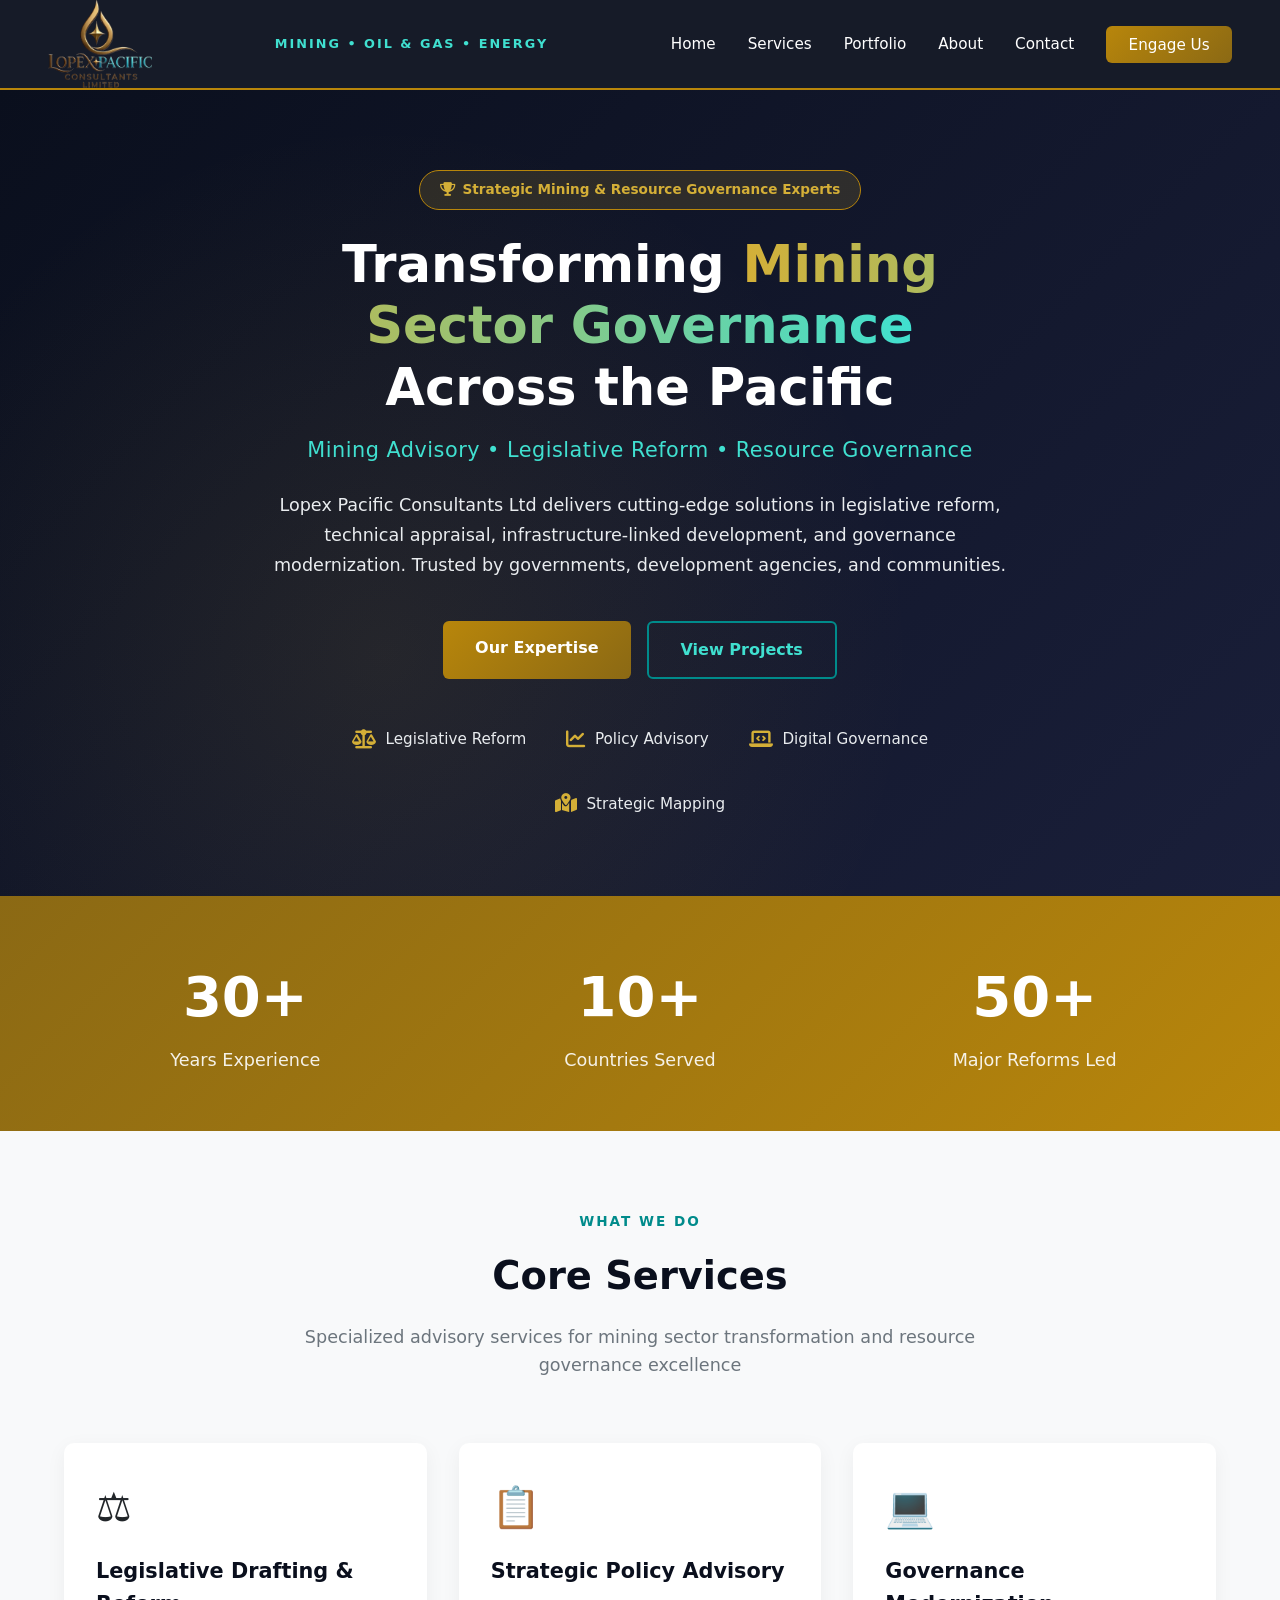
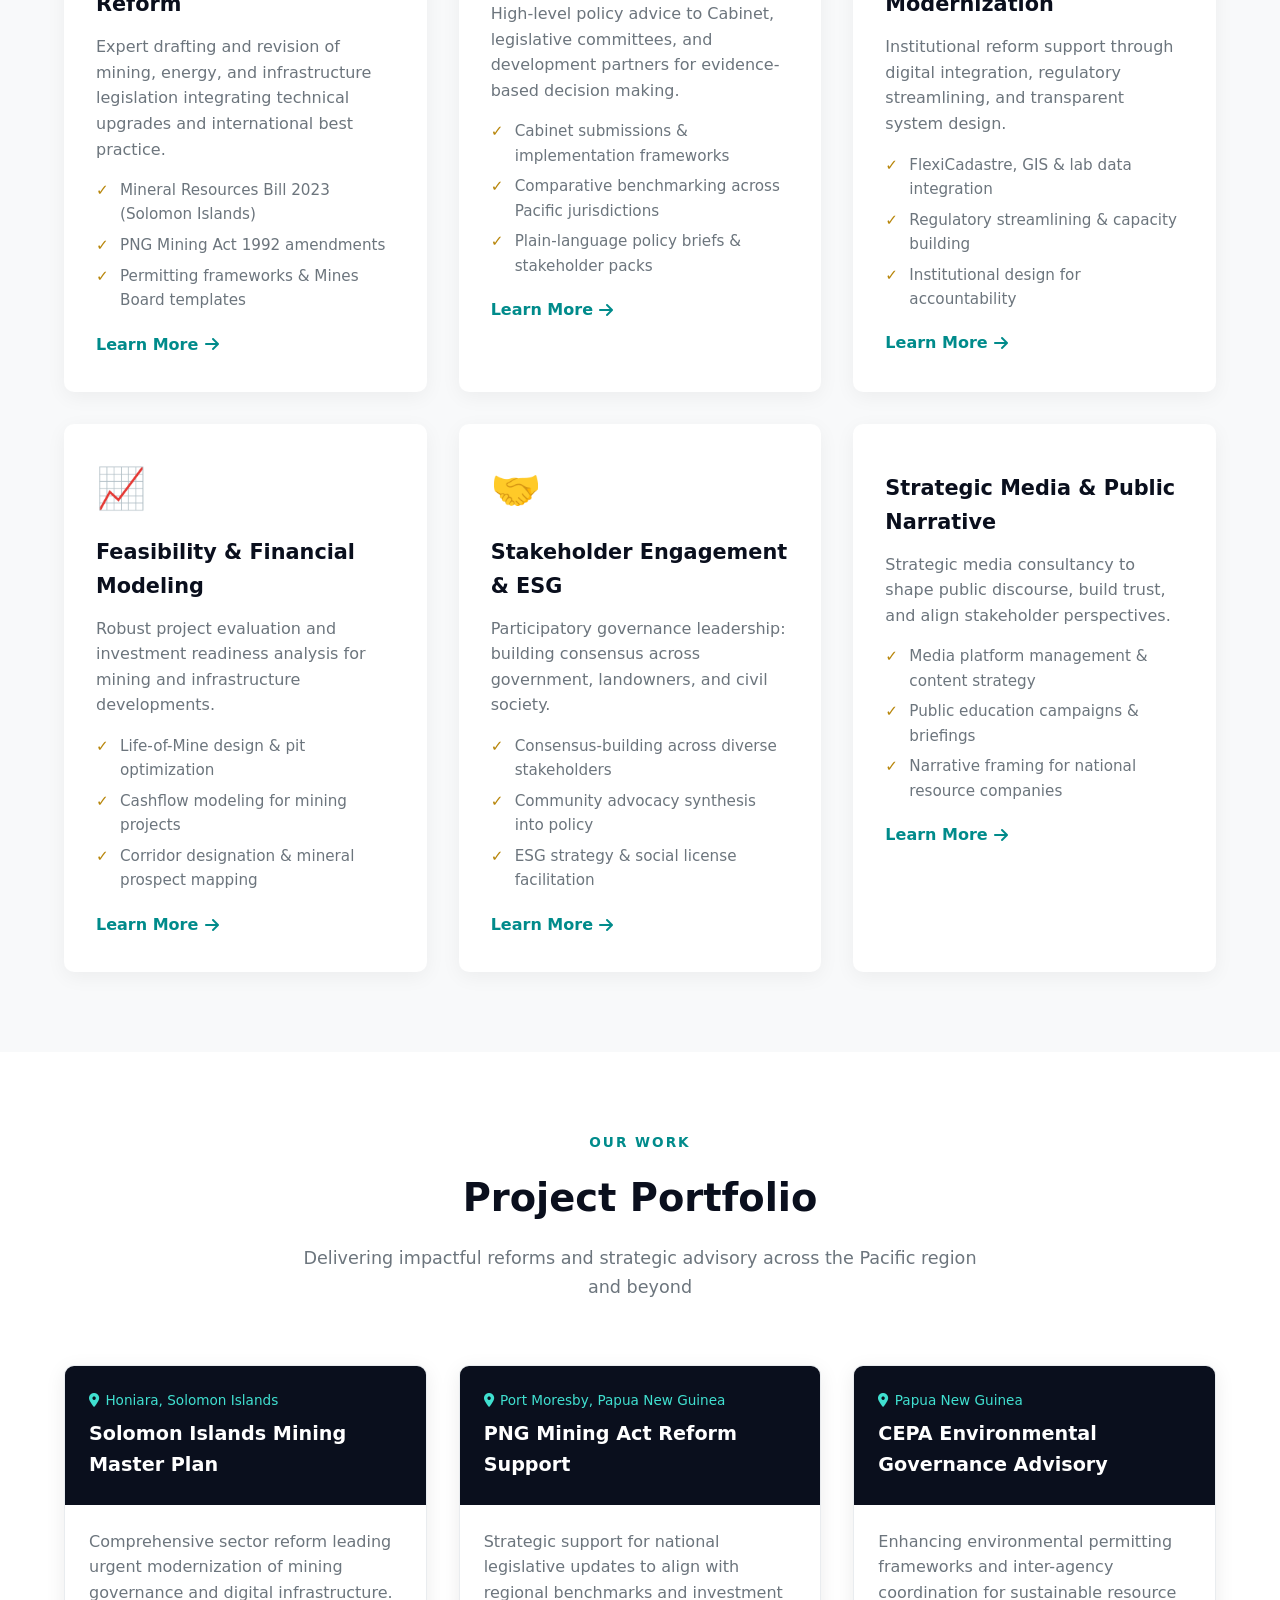
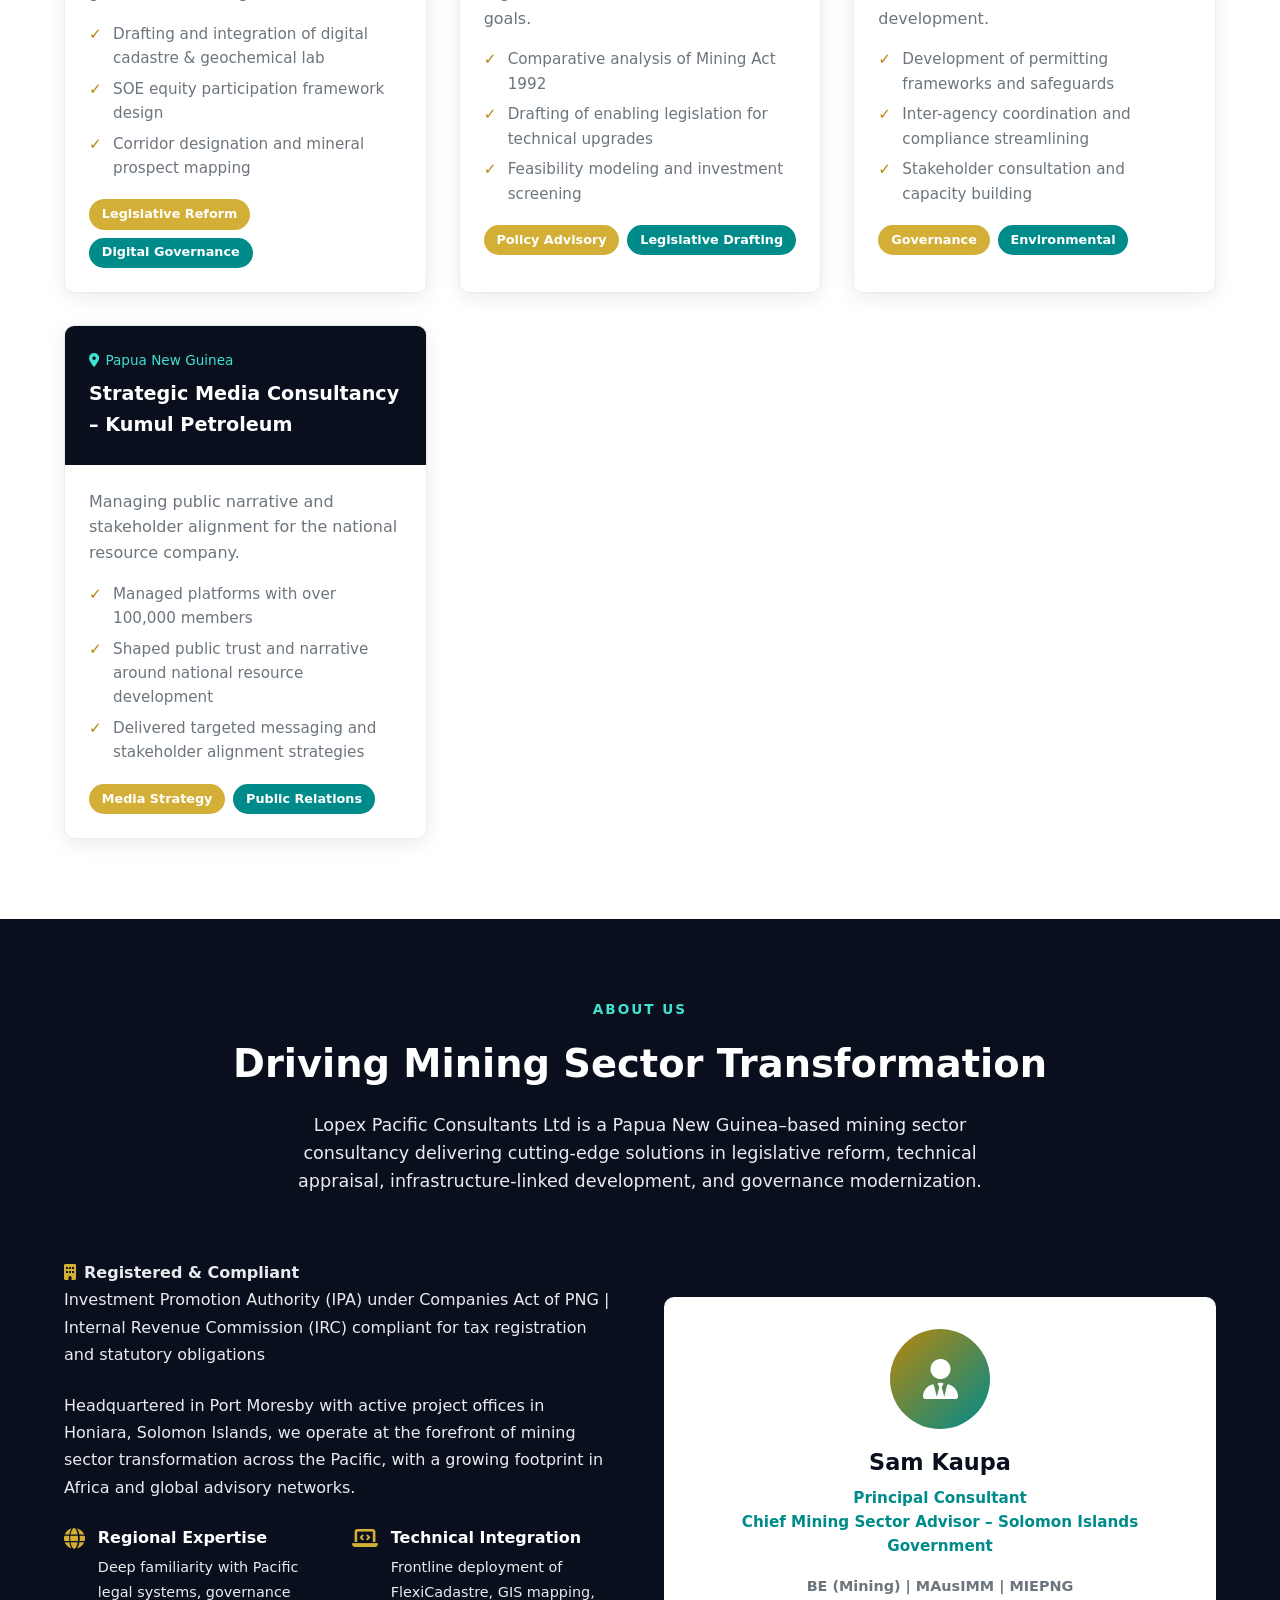
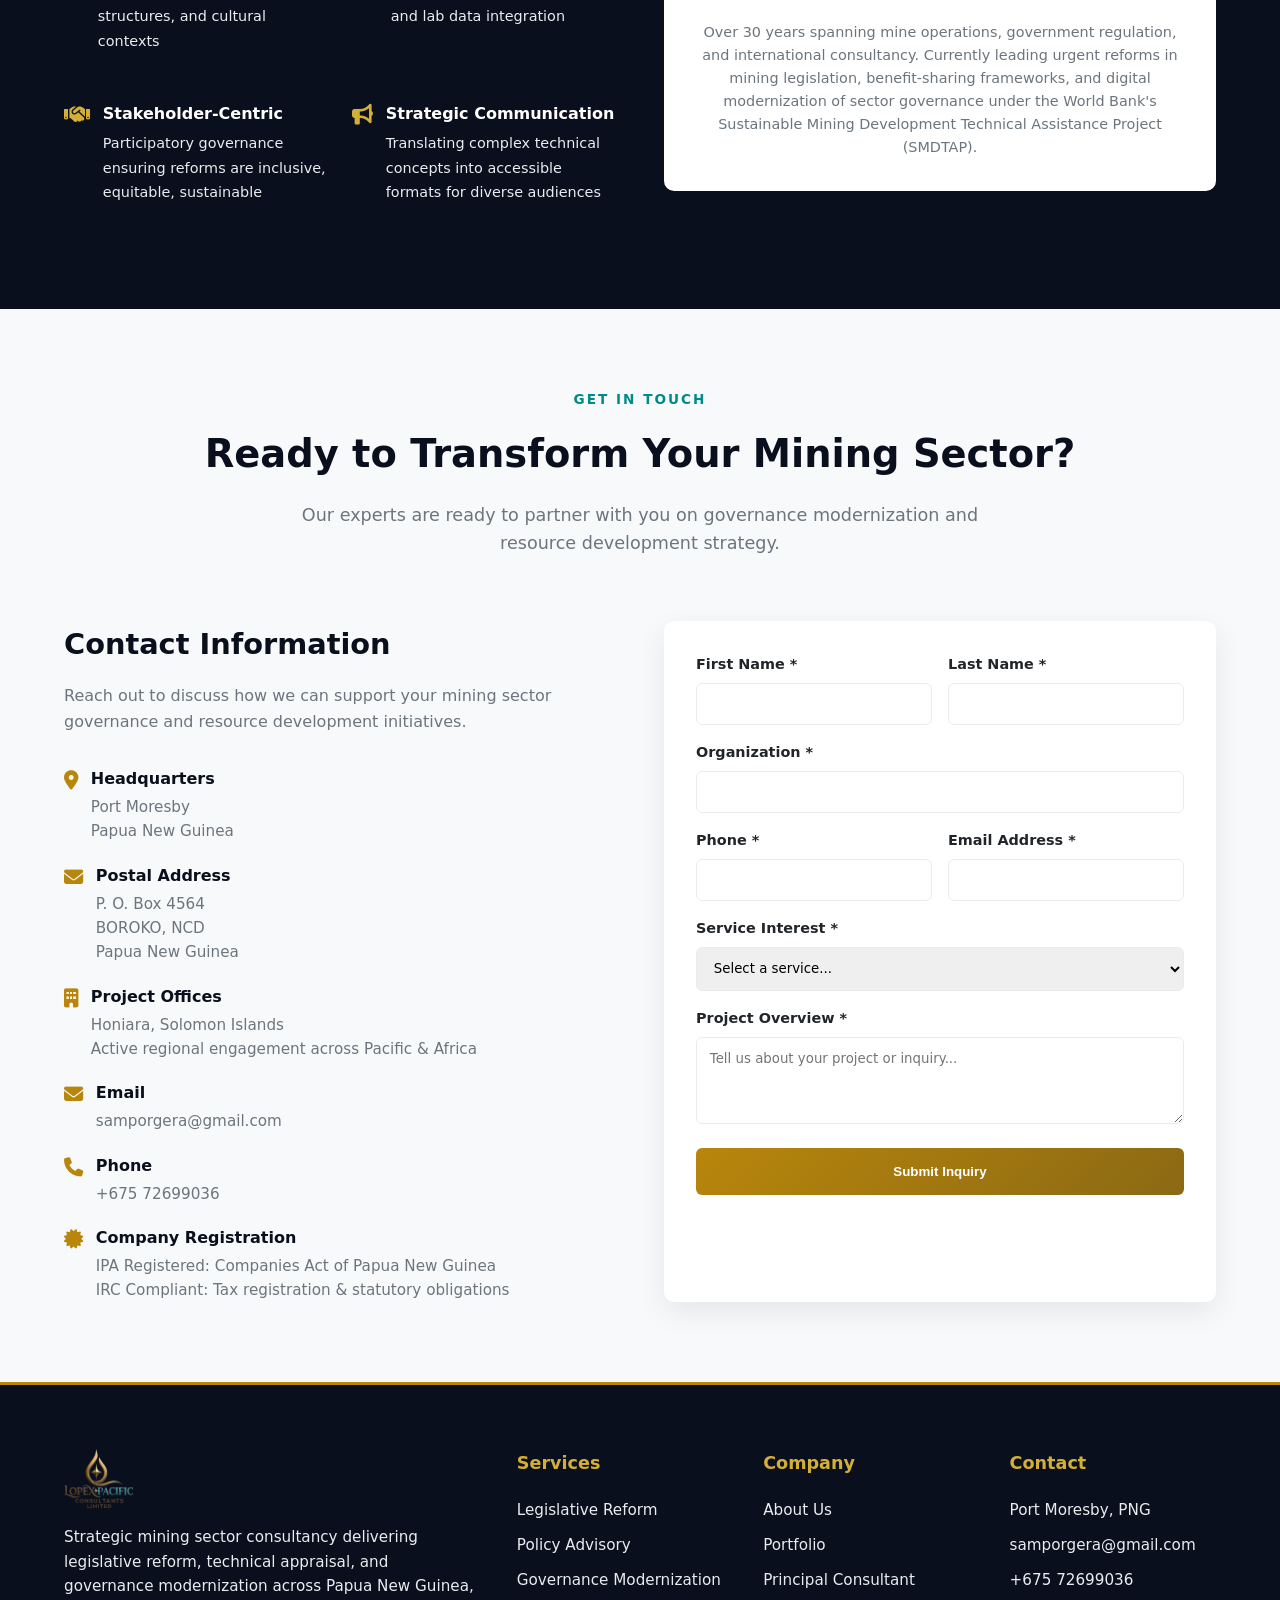
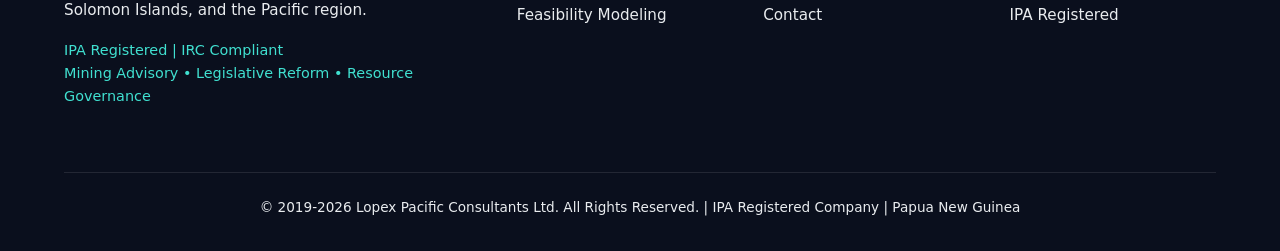
==== home.html @ 88a54c5c "First commit of my website" ====
<!DOCTYPE html>
<html lang="en">
<head>
    <meta charset="UTF-8">
    <meta name="viewport" content="width=device-width, initial-scale=1.0">
    <title>Lopex Pacific Consultants Ltd | Strategic Mining Advisory & Resource Governance</title>
    <link rel="stylesheet" href="https://cdnjs.cloudflare.com/ajax/libs/font-awesome/6.4.0/css/all.min.css">
    <style>
        :root {
            --gold-primary: #B8860B;
            --gold-light: #D4AF37;
            --gold-dark: #8B6914;
            --teal-primary: #008B8B;
            --teal-light: #40E0D0;
            --teal-dark: #006666;
            --navy-dark: #0a0f1d;
            --navy-medium: #1a1f3a;
            --white: #ffffff;
            --gray-light: #f8f9fa;
            --gray-medium: #e9ecef;
            --gray-dark: #6c757d;
            --text-dark: #212529;
        }

        * { margin: 0; padding: 0; box-sizing: border-box; }
        body {
            font-family: 'Segoe UI', system-ui, -apple-system, sans-serif;
            line-height: 1.6;
            color: var(--text-dark);
            overflow-x: hidden;
            background: var(--white);
            padding-top: 90px; /* Pushes content below fixed nav without gaps */
        }
        img { max-width: 100%; height: auto; display: block; }
        a { text-decoration: none; color: inherit; transition: 0.3s ease; }
        ul { list-style: none; }
        section { padding: 5rem 0; }
        .container { max-width: 1200px; margin: 0 auto; padding: 0 1.5rem; }

        /* Loading Screen */
        .loading-screen { position: fixed; inset: 0; background: var(--navy-dark); display: flex; flex-direction: column; justify-content: center; align-items: center; z-index: 9999; transition: opacity 0.5s ease; }
        .loading-screen.hidden { opacity: 0; pointer-events: none; }
        .loading-icon { font-size: 4rem; color: var(--gold-light); animation: pulse 1.5s infinite; }
        @keyframes pulse { 0%,100% { transform: scale(1); } 50% { transform: scale(1.1); } }
        .loading-text { color: var(--gray-medium); margin-top: 1rem; font-weight: 500; letter-spacing: 1px; }

        /* Navigation - FIXED & RESTRUCTURED */
        #navbar {
            position: fixed;
            top: 0;
            left: 0;
            width: 100%;
            height: 90px;
            background: rgba(10, 15, 29, 0.95);
            backdrop-filter: blur(10px);
            border-bottom: 2px solid var(--gold-primary);
            z-index: 1000;
            display: flex;
            align-items: center;
            justify-content: space-between;
            padding: 0 3rem;
            transition: all 0.3s ease;
        }

        #navbar.scrolled {
            height: 110px;
            padding: 0 2rem;
            box-shadow: 0 4px 20px rgba(0,0,0,0.3);
        }

        .nav-logo {
            height: 90px; /* ADJUST THIS to resize logo freely */
            width: auto;
            object-fit: contain;
        }

        .nav-tagline {
            color: var(--teal-light);
            font-size: 0.8rem;
            font-weight: 700;
            letter-spacing: 2px;
            text-transform: uppercase;
            white-space: nowrap;
            padding: 0.4rem 0.8rem;
            /* background: rgba(0, 139, 139, 0.1); */
           /* border: 1px solid rgba(0, 139, 139, 0.3); */
            border-radius: 4px;
        }

        .nav-links-wrapper {
            display: flex;
            align-items: center;
            gap: 1.5rem;
        }

        .nav-links {
            display: flex;
            list-style: none;
            gap: 2rem;
            align-items: center;
        }

        .nav-links a {
            color: var(--white);
            font-weight: 500;
            font-size: 0.95rem;
            position: relative;
        }

        .nav-links a::after {
            content: '';
            position: absolute;
            bottom: -5px;
            left: 0;
            width: 0;
            height: 2px;
            background: var(--gold-light);
            transition: 0.3s;
        }

        .nav-links a:hover { color: var(--gold-light); }
        .nav-links a:hover::after { width: 100%; }

        .cta-btn {
            background: linear-gradient(135deg, var(--gold-primary), var(--gold-dark));
            color: var(--white) !important;
            padding: 0.6rem 1.4rem;
            border-radius: 6px;
            font-weight: 600;
        }
        .cta-btn::after { display: none; }
        .cta-btn:hover { transform: translateY(-2px); box-shadow: 0 5px 15px rgba(184,134,11,0.4); }

        .mobile-toggle { display: none; color: var(--gold-light); font-size: 1.5rem; cursor: pointer; }

        /* Hero Section - GAP FIXED */
        .hero {
            background: linear-gradient(135deg, var(--navy-dark) 0%, var(--navy-medium) 100%);
            min-height: 85vh;
            display: flex;
            align-items: center;
            text-align: center;
            position: relative;
            overflow: hidden;
        }
        .hero::before { content: ''; position: absolute; inset: 0; background: radial-gradient(circle at 30% 70%, rgba(212,175,55,0.1) 0%, transparent 50%); }
        .hero-content { position: relative; z-index: 2; max-width: 800px; margin: 0 auto; }
        .hero-badge { display: inline-flex; align-items: center; gap: 0.5rem; background: rgba(212,175,55,0.15); border: 1px solid var(--gold-primary); color: var(--gold-light); padding: 0.5rem 1.2rem; border-radius: 50px; font-size: 0.85rem; font-weight: 600; margin-bottom: 1.5rem; }
        .hero h1 { color: var(--white); font-size: 3.2rem; font-weight: 700; line-height: 1.2; margin-bottom: 1rem; }
        .hero h1 span { background: linear-gradient(90deg, var(--gold-light), var(--teal-light)); -webkit-background-clip: text; -webkit-text-fill-color: transparent; }
        .hero-subtitle { color: var(--teal-light); font-size: 1.3rem; font-weight: 400; margin-bottom: 1.5rem; letter-spacing: 0.5px; }
        .hero-desc { color: var(--gray-medium); font-size: 1.1rem; line-height: 1.7; margin-bottom: 2.5rem; }
        .hero-btns { display: flex; gap: 1rem; justify-content: center; margin-bottom: 3rem; flex-wrap: wrap; }
        .btn { padding: 0.9rem 2rem; border-radius: 6px; font-weight: 600; cursor: pointer; transition: 0.3s; display: inline-block; }
        .btn-primary { background: linear-gradient(135deg, var(--gold-primary), var(--gold-dark)); color: var(--white); border: none; }
        .btn-primary:hover { transform: translateY(-3px); box-shadow: 0 10px 25px rgba(184,134,11,0.3); }
        .btn-secondary { background: transparent; color: var(--teal-light); border: 2px solid var(--teal-primary); }
        .btn-secondary:hover { background: var(--teal-primary); color: var(--white); transform: translateY(-3px); }
        .hero-features { display: flex; justify-content: center; gap: 2.5rem; flex-wrap: wrap; }
        .hero-feat { display: flex; align-items: center; gap: 0.6rem; color: var(--gray-medium); font-size: 0.95rem; }
        .hero-feat i { color: var(--gold-light); font-size: 1.2rem; }

        /* Stats */
        .stats { background: linear-gradient(135deg, var(--gold-dark), var(--gold-primary)); color: var(--white); padding: 3.5rem 0; }
        .stats-grid { display: grid; grid-template-columns: repeat(3, 1fr); text-align: center; gap: 2rem; }
        .stat-item h3 { font-size: 3.5rem; font-weight: 700; margin-bottom: 0.3rem; }
        .stat-item p { font-size: 1.1rem; opacity: 0.9; font-weight: 500; }

        /* Section Headers */
        .section-header { text-align: center; margin-bottom: 4rem; }
        .section-tag { color: var(--teal-primary); font-weight: 600; font-size: 0.85rem; text-transform: uppercase; letter-spacing: 2px; display: block; margin-bottom: 0.8rem; }
        .section-title { font-size: 2.4rem; font-weight: 700; color: var(--navy-dark); margin-bottom: 1rem; }
        .section-subtitle { color: var(--gray-dark); font-size: 1.1rem; max-width: 700px; margin: 0 auto; }

        /* Services */
        .services { background: var(--gray-light); }
        .services-grid { display: grid; grid-template-columns: repeat(auto-fit, minmax(320px, 1fr)); gap: 2rem; }
        .service-card { background: var(--white); padding: 2rem; border-radius: 10px; box-shadow: 0 5px 20px rgba(0,0,0,0.05); transition: 0.3s; border-bottom: 3px solid transparent; position: relative; overflow: hidden; }
        .service-card:hover { transform: translateY(-8px); box-shadow: 0 15px 30px rgba(0,0,0,0.1); border-bottom-color: var(--gold-primary); }
        .service-icon { font-size: 2.5rem; margin-bottom: 1rem; }
        .service-card h3 { font-size: 1.3rem; margin-bottom: 0.8rem; color: var(--navy-dark); }
        .service-card p { color: var(--gray-dark); margin-bottom: 1rem; line-height: 1.6; }
        .service-list { margin-bottom: 1.2rem; }
        .service-list li { padding-left: 1.5rem; position: relative; margin-bottom: 0.4rem; color: var(--gray-dark); font-size: 0.95rem; }
        .service-list li::before { content: '✓'; position: absolute; left: 0; color: var(--gold-primary); font-weight: bold; }
        .service-link { color: var(--teal-primary); font-weight: 600; display: inline-flex; align-items: center; gap: 0.4rem; }
        .service-link:hover { gap: 0.8rem; color: var(--gold-primary); }

        /* Portfolio */
        .portfolio-grid { display: grid; grid-template-columns: repeat(auto-fit, minmax(300px, 1fr)); gap: 2rem; }
        .portfolio-card { background: var(--white); border-radius: 10px; overflow: hidden; box-shadow: 0 5px 20px rgba(0,0,0,0.08); border: 1px solid var(--gray-medium); transition: 0.3s; }
        .portfolio-card:hover { transform: translateY(-5px); box-shadow: 0 15px 30px rgba(0,0,0,0.12); }
        .portfolio-header { background: var(--navy-dark); color: var(--white); padding: 1.5rem; }
        .portfolio-location { display: flex; align-items: center; gap: 0.4rem; color: var(--teal-light); font-size: 0.85rem; margin-bottom: 0.5rem; }
        .portfolio-header h3 { font-size: 1.2rem; }
        .portfolio-body { padding: 1.5rem; }
        .portfolio-body p { color: var(--gray-dark); margin-bottom: 1rem; line-height: 1.6; }
        .portfolio-tags { display: flex; gap: 0.5rem; flex-wrap: wrap; }
        .tag { background: var(--gold-light); color: var(--white); padding: 0.3rem 0.8rem; border-radius: 50px; font-size: 0.8rem; font-weight: 600; }
        .tag.teal { background: var(--teal-primary); }

        /* About */
        .about { background: var(--navy-dark); color: var(--white); }
        .about .section-title { color: var(--white); }
        .about .section-subtitle { color: var(--gray-medium); }
        .about-content { display: grid; grid-template-columns: 1fr 1fr; gap: 3rem; align-items: center; }
        .about-text p { color: var(--gray-medium); line-height: 1.7; margin-bottom: 1.5rem; }
        .about-features { display: grid; grid-template-columns: 1fr 1fr; gap: 1.5rem; margin-top: 1.5rem; }
        .about-feat { display: flex; gap: 0.8rem; }
        .about-feat i { color: var(--gold-light); font-size: 1.3rem; margin-top: 0.2rem; }
        .about-feat h4 { font-size: 1rem; margin-bottom: 0.3rem; }
        .about-feat p { font-size: 0.9rem; color: var(--gray-medium); }
        .consultant-card { background: var(--white); padding: 2rem; border-radius: 10px; color: var(--navy-dark); text-align: center; }
        .consultant-avatar { width: 100px; height: 100px; background: linear-gradient(135deg, var(--gold-primary), var(--teal-primary)); border-radius: 50%; margin: 0 auto 1rem; display: flex; align-items: center; justify-content: center; font-size: 2.5rem; color: var(--white); }
        .consultant-card h3 { font-size: 1.4rem; margin-bottom: 0.3rem; }
        .consultant-title { color: var(--teal-primary); font-weight: 600; margin-bottom: 1rem; font-size: 0.95rem; }
        .consultant-creds { font-size: 0.9rem; line-height: 1.6; color: var(--gray-dark); }

        /* Contact */
        .contact { background: var(--gray-light); }
        .contact-grid { display: grid; grid-template-columns: 1fr 1fr; gap: 3rem; }
        .contact-info h3 { font-size: 1.8rem; margin-bottom: 1rem; color: var(--navy-dark); }
        .contact-info > p { color: var(--gray-dark); margin-bottom: 2rem; }
        .contact-details { display: grid; gap: 1.2rem; }
        .contact-item { display: flex; gap: 0.8rem; }
        .contact-item i { color: var(--gold-primary); font-size: 1.2rem; margin-top: 0.3rem; }
        .contact-item h4 { font-size: 1rem; margin-bottom: 0.2rem; color: var(--navy-dark); }
        .contact-item p, .contact-item a { color: var(--gray-dark); font-size: 0.95rem; }
        .contact-item a:hover { color: var(--teal-primary); }
        .contact-form { background: var(--white); padding: 2rem; border-radius: 10px; box-shadow: 0 10px 30px rgba(0,0,0,0.08); }
        .form-row { display: grid; grid-template-columns: 1fr 1fr; gap: 1rem; }
        .form-group { margin-bottom: 1rem; }
        .form-group label { display: block; font-weight: 600; margin-bottom: 0.4rem; font-size: 0.9rem; }
        .form-group input, .form-group select, .form-group textarea { width: 100%; padding: 0.8rem; border: 1px solid var(--gray-medium); border-radius: 6px; font-family: inherit; }
        .form-group input:focus, .form-group select:focus, .form-group textarea:focus { outline: none; border-color: var(--teal-primary); box-shadow: 0 0 0 3px rgba(0,139,139,0.1); }
        .submit-btn { width: 100%; background: linear-gradient(135deg, var(--gold-primary), var(--gold-dark)); color: var(--white); padding: 1rem; border: none; border-radius: 6px; font-weight: 600; cursor: pointer; transition: 0.3s; }
        .submit-btn:hover { transform: translateY(-2px); box-shadow: 0 8px 20px rgba(184,134,11,0.3); }

        /* Footer */
        footer { background: var(--navy-dark); color: var(--white); padding: 4rem 0 2rem; border-top: 3px solid var(--gold-primary); }
        .footer-grid { display: grid; grid-template-columns: 2fr 1fr 1fr 1fr; gap: 2.5rem; margin-bottom: 3rem; }
        .footer-brand img { height: 60px; margin-bottom: 1rem; }
        .footer-brand p { color: var(--gray-medium); line-height: 1.6; margin-bottom: 1rem; font-size: 0.95rem; }
        .footer-col h4 { color: var(--gold-light); margin-bottom: 1.2rem; font-size: 1.1rem; }
        .footer-col ul li { margin-bottom: 0.6rem; }
        .footer-col ul li a { color: var(--gray-medium); font-size: 0.95rem; }
        .footer-col ul li a:hover { color: var(--teal-light); }
        .footer-bottom { border-top: 1px solid rgba(255,255,255,0.1); padding-top: 1.5rem; text-align: center; color: var(--gray-medium); font-size: 0.85rem; }

        /* Responsive */
        @media (max-width: 992px) {
            .about-content, .contact-grid { grid-template-columns: 1fr; }
            .footer-grid { grid-template-columns: 1fr 1fr; }
            #navbar { padding: 0 1.5rem; height: auto; flex-wrap: wrap; }
            .nav-tagline { display: none; } /* Hide tagline on tablets to save space */
        }
        @media (max-width: 768px) {
            .nav-links-wrapper { width: 100%; justify-content: flex-end; }
            .nav-links { display: none; position: absolute; top: 100%; left: 0; width: 100%; background: var(--navy-dark); flex-direction: column; padding: 1.5rem; gap: 1rem; border-top: 1px solid var(--gold-primary); }
            .nav-links.active { display: flex; }
            .mobile-toggle { display: block; }
            .hero h1 { font-size: 2.2rem; }
            .stats-grid { grid-template-columns: 1fr; gap: 1.5rem; }
            .form-row { grid-template-columns: 1fr; }
            .footer-grid { grid-template-columns: 1fr; }
            .hero-features { flex-direction: column; align-items: center; gap: 1rem; }
        }
    </style>
</head>
<body>
    <!-- Loading Screen -->
    <div class="loading-screen" id="loader">
        <i class="fas fa-gem loading-icon"></i>
        <div class="loading-text">Loading Lopex Pacific...</div>
    </div>

    <!-- Navigation - RESTRUCTURED -->
    <nav id="navbar">
        <img src="lopex pacific logo.png" alt="Lopex Pacific Consultants Limited" class="nav-logo">

        <div class="nav-tagline">MINING • OIL & GAS • ENERGY</div>

        <div class="nav-links-wrapper">
            <ul class="nav-links" id="navLinks">
                <li><a href="#home">Home</a></li>
                <li><a href="#services">Services</a></li>
                <li><a href="#portfolio">Portfolio</a></li>
                <li><a href="#about">About</a></li>
                <li><a href="#contact">Contact</a></li>
                <li><a href="#contact" class="cta-btn">Engage Us</a></li>
            </ul>
            <div class="mobile-toggle" id="menuToggle"><i class="fas fa-bars"></i></div>
        </div>
    </nav>

    <!-- Hero Section -->
    <section class="hero" id="home">
        <div class="container hero-content">
            <div class="hero-badge"><i class="fas fa-trophy"></i> Strategic Mining & Resource Governance Experts</div>
            <h1>Transforming <span>Mining Sector Governance</span> Across the Pacific</h1>
            <p class="hero-subtitle">Mining Advisory • Legislative Reform • Resource Governance</p>
            <p class="hero-desc">Lopex Pacific Consultants Ltd delivers cutting-edge solutions in legislative reform, technical appraisal, infrastructure-linked development, and governance modernization. Trusted by governments, development agencies, and communities.</p>
            <div class="hero-btns">
                <a href="#services" class="btn btn-primary">Our Expertise</a>
                <a href="#portfolio" class="btn btn-secondary">View Projects</a>
            </div>
            <div class="hero-features">
                <div class="hero-feat"><i class="fas fa-balance-scale"></i> Legislative Reform</div>
                <div class="hero-feat"><i class="fas fa-chart-line"></i> Policy Advisory</div>
                <div class="hero-feat"><i class="fas fa-laptop-code"></i> Digital Governance</div>
                <div class="hero-feat"><i class="fas fa-map-marked-alt"></i> Strategic Mapping</div>
            </div>
        </div>
    </section>

    <!-- Stats -->
    <section class="stats">
        <div class="container stats-grid">
            <div class="stat-item"><h3 class="counter" data-target="30">0</h3><p>Years Experience</p></div>
            <div class="stat-item"><h3 class="counter" data-target="10">0</h3><p>Countries Served</p></div>
            <div class="stat-item"><h3 class="counter" data-target="50">0</h3><p>Major Reforms Led</p></div>
        </div>
    </section>

    <!-- Services -->
    <section class="services" id="services">
        <div class="container">
            <div class="section-header">
                <span class="section-tag">What We Do</span>
                <h2 class="section-title">Core Services</h2>
                <p class="section-subtitle">Specialized advisory services for mining sector transformation and resource governance excellence</p>
            </div>
            <div class="services-grid">
                <div class="service-card">
                    <div class="service-icon">⚖️</div>
                    <h3>Legislative Drafting & Reform</h3>
                    <p>Expert drafting and revision of mining, energy, and infrastructure legislation integrating technical upgrades and international best practice.</p>
                    <ul class="service-list">
                        <li>Mineral Resources Bill 2023 (Solomon Islands)</li>
                        <li>PNG Mining Act 1992 amendments</li>
                        <li>Permitting frameworks & Mines Board templates</li>
                    </ul>
                    <a href="#contact" class="service-link">Learn More <i class="fas fa-arrow-right"></i></a>
                </div>
                <div class="service-card">
                    <div class="service-icon">📋</div>
                    <h3>Strategic Policy Advisory</h3>
                    <p>High-level policy advice to Cabinet, legislative committees, and development partners for evidence-based decision making.</p>
                    <ul class="service-list">
                        <li>Cabinet submissions & implementation frameworks</li>
                        <li>Comparative benchmarking across Pacific jurisdictions</li>
                        <li>Plain-language policy briefs & stakeholder packs</li>
                    </ul>
                    <a href="#contact" class="service-link">Learn More <i class="fas fa-arrow-right"></i></a>
                </div>
                <div class="service-card">
                    <div class="service-icon">💻</div>
                    <h3>Governance Modernization</h3>
                    <p>Institutional reform support through digital integration, regulatory streamlining, and transparent system design.</p>
                    <ul class="service-list">
                        <li>FlexiCadastre, GIS & lab data integration</li>
                        <li>Regulatory streamlining & capacity building</li>
                        <li>Institutional design for accountability</li>
                    </ul>
                    <a href="#contact" class="service-link">Learn More <i class="fas fa-arrow-right"></i></a>
                </div>
                <div class="service-card">
                    <div class="service-icon">📈</div>
                    <h3>Feasibility & Financial Modeling</h3>
                    <p>Robust project evaluation and investment readiness analysis for mining and infrastructure developments.</p>
                    <ul class="service-list">
                        <li>Life-of-Mine design & pit optimization</li>
                        <li>Cashflow modeling for mining projects</li>
                        <li>Corridor designation & mineral prospect mapping</li>
                    </ul>
                    <a href="#contact" class="service-link">Learn More <i class="fas fa-arrow-right"></i></a>
                </div>
                <div class="service-card">
                    <div class="service-icon">🤝</div>
                    <h3>Stakeholder Engagement & ESG</h3>
                    <p>Participatory governance leadership: building consensus across government, landowners, and civil society.</p>
                    <ul class="service-list">
                        <li>Consensus-building across diverse stakeholders</li>
                        <li>Community advocacy synthesis into policy</li>
                        <li>ESG strategy & social license facilitation</li>
                    </ul>
                    <a href="#contact" class="service-link">Learn More <i class="fas fa-arrow-right"></i></a>
                </div>
                <div class="service-card">
                    <div class="service-icon"></div>
                    <h3>Strategic Media & Public Narrative</h3>
                    <p>Strategic media consultancy to shape public discourse, build trust, and align stakeholder perspectives.</p>
                    <ul class="service-list">
                        <li>Media platform management & content strategy</li>
                        <li>Public education campaigns & briefings</li>
                        <li>Narrative framing for national resource companies</li>
                    </ul>
                    <a href="#contact" class="service-link">Learn More <i class="fas fa-arrow-right"></i></a>
                </div>
            </div>
        </div>
    </section>

    <!-- Portfolio -->
    <section class="portfolio" id="portfolio">
        <div class="container">
            <div class="section-header">
                <span class="section-tag">Our Work</span>
                <h2 class="section-title">Project Portfolio</h2>
                <p class="section-subtitle">Delivering impactful reforms and strategic advisory across the Pacific region and beyond</p>
            </div>
            <div class="portfolio-grid">
                <div class="portfolio-card">
                    <div class="portfolio-header">
                        <div class="portfolio-location"><i class="fas fa-map-marker-alt"></i> Honiara, Solomon Islands</div>
                        <h3>Solomon Islands Mining Master Plan</h3>
                    </div>
                    <div class="portfolio-body">
                        <p>Comprehensive sector reform leading urgent modernization of mining governance and digital infrastructure.</p>
                        <ul class="service-list">
                            <li>Drafting and integration of digital cadastre & geochemical lab</li>
                            <li>SOE equity participation framework design</li>
                            <li>Corridor designation and mineral prospect mapping</li>
                        </ul>
                        <div class="portfolio-tags"><span class="tag">Legislative Reform</span><span class="tag teal">Digital Governance</span></div>
                    </div>
                </div>
                <div class="portfolio-card">
                    <div class="portfolio-header">
                        <div class="portfolio-location"><i class="fas fa-map-marker-alt"></i> Port Moresby, Papua New Guinea</div>
                        <h3>PNG Mining Act Reform Support</h3>
                    </div>
                    <div class="portfolio-body">
                        <p>Strategic support for national legislative updates to align with regional benchmarks and investment goals.</p>
                        <ul class="service-list">
                            <li>Comparative analysis of Mining Act 1992</li>
                            <li>Drafting of enabling legislation for technical upgrades</li>
                            <li>Feasibility modeling and investment screening</li>
                        </ul>
                        <div class="portfolio-tags"><span class="tag">Policy Advisory</span><span class="tag teal">Legislative Drafting</span></div>
                    </div>
                </div>
                <div class="portfolio-card">
                    <div class="portfolio-header">
                        <div class="portfolio-location"><i class="fas fa-map-marker-alt"></i> Papua New Guinea</div>
                        <h3>CEPA Environmental Governance Advisory</h3>
                    </div>
                    <div class="portfolio-body">
                        <p>Enhancing environmental permitting frameworks and inter-agency coordination for sustainable resource development.</p>
                        <ul class="service-list">
                            <li>Development of permitting frameworks and safeguards</li>
                            <li>Inter-agency coordination and compliance streamlining</li>
                            <li>Stakeholder consultation and capacity building</li>
                        </ul>
                        <div class="portfolio-tags"><span class="tag">Governance</span><span class="tag teal">Environmental</span></div>
                    </div>
                </div>
                <div class="portfolio-card">
                    <div class="portfolio-header">
                        <div class="portfolio-location"><i class="fas fa-map-marker-alt"></i> Papua New Guinea</div>
                        <h3>Strategic Media Consultancy – Kumul Petroleum</h3>
                    </div>
                    <div class="portfolio-body">
                        <p>Managing public narrative and stakeholder alignment for the national resource company.</p>
                        <ul class="service-list">
                            <li>Managed platforms with over 100,000 members</li>
                            <li>Shaped public trust and narrative around national resource development</li>
                            <li>Delivered targeted messaging and stakeholder alignment strategies</li>
                        </ul>
                        <div class="portfolio-tags"><span class="tag">Media Strategy</span><span class="tag teal">Public Relations</span></div>
                    </div>
                </div>
            </div>
        </div>
    </section>

    <!-- About -->
    <section class="about" id="about">
        <div class="container">
            <div class="section-header">
                <span class="section-tag" style="color:var(--teal-light)">About Us</span>
                <h2 class="section-title">Driving Mining Sector Transformation</h2>
                <p class="section-subtitle">Lopex Pacific Consultants Ltd is a Papua New Guinea–based mining sector consultancy delivering cutting-edge solutions in legislative reform, technical appraisal, infrastructure-linked development, and governance modernization.</p>
            </div>
            <div class="about-content">
                <div class="about-text">
                    <p><i class="fas fa-building" style="color:var(--gold-light);margin-right:0.5rem"></i><strong>Registered & Compliant</strong><br>Investment Promotion Authority (IPA) under Companies Act of PNG | Internal Revenue Commission (IRC) compliant for tax registration and statutory obligations</p>
                    <p>Headquartered in Port Moresby with active project offices in Honiara, Solomon Islands, we operate at the forefront of mining sector transformation across the Pacific, with a growing footprint in Africa and global advisory networks.</p>
                    <div class="about-features">
                        <div class="about-feat"><i class="fas fa-globe"></i><div><h4>Regional Expertise</h4><p>Deep familiarity with Pacific legal systems, governance structures, and cultural contexts</p></div></div>
                        <div class="about-feat"><i class="fas fa-laptop-code"></i><div><h4>Technical Integration</h4><p>Frontline deployment of FlexiCadastre, GIS mapping, and lab data integration</p></div></div>
                        <div class="about-feat"><i class="fas fa-handshake"></i><div><h4>Stakeholder-Centric</h4><p>Participatory governance ensuring reforms are inclusive, equitable, sustainable</p></div></div>
                        <div class="about-feat"><i class="fas fa-bullhorn"></i><div><h4>Strategic Communication</h4><p>Translating complex technical concepts into accessible formats for diverse audiences</p></div></div>
                    </div>
                </div>
                <div class="consultant-card">
                    <div class="consultant-avatar"><i class="fas fa-user-tie"></i></div>
                    <h3>Sam Kaupa</h3>
                    <p class="consultant-title">Principal Consultant<br>Chief Mining Sector Advisor – Solomon Islands Government</p>
                    <p class="consultant-creds"><strong>BE (Mining) | MAusIMM | MIEPNG</strong><br><br>Over 30 years spanning mine operations, government regulation, and international consultancy. Currently leading urgent reforms in mining legislation, benefit-sharing frameworks, and digital modernization of sector governance under the World Bank's Sustainable Mining Development Technical Assistance Project (SMDTAP).</p>
                </div>
            </div>
        </div>
    </section>

    <!-- Contact -->
    <section class="contact" id="contact">
        <div class="container">
            <div class="section-header">
                <span class="section-tag">Get In Touch</span>
                <h2 class="section-title">Ready to Transform Your Mining Sector?</h2>
                <p class="section-subtitle">Our experts are ready to partner with you on governance modernization and resource development strategy.</p>
            </div>
            <div class="contact-grid">
                <div class="contact-info">
                    <h3>Contact Information</h3>
                    <p>Reach out to discuss how we can support your mining sector governance and resource development initiatives.</p>
                    <div class="contact-details">
                        <div class="contact-item"><i class="fas fa-map-marker-alt"></i><div><h4>Headquarters</h4><p>Port Moresby<br>Papua New Guinea</p></div></div>
                        <div class="contact-item"><i class="fas fa-envelope"></i><div><h4>Postal Address</h4><p>P. O. Box 4564<br>BOROKO, NCD<br>Papua New Guinea</p></div></div>
                        <div class="contact-item"><i class="fas fa-building"></i><div><h4>Project Offices</h4><p>Honiara, Solomon Islands<br>Active regional engagement across Pacific & Africa</p></div></div>
                        <div class="contact-item"><i class="fas fa-envelope"></i><div><h4>Email</h4><p><a href="mailto:samporgera@gmail.com">samporgera@gmail.com</a></p></div></div>
                        <div class="contact-item"><i class="fas fa-phone"></i><div><h4>Phone</h4><p><a href="tel:+67572699036">+675 72699036</a></p></div></div>
                        <div class="contact-item"><i class="fas fa-certificate"></i><div><h4>Company Registration</h4><p>IPA Registered: Companies Act of Papua New Guinea<br>IRC Compliant: Tax registration & statutory obligations</p></div></div>
                    </div>
                </div>
                <div class="contact-form">
                    <form id="inquiryForm">
                        <div class="form-row">
                            <div class="form-group"><label>First Name *</label><input type="text" required></div>
                            <div class="form-group"><label>Last Name *</label><input type="text" required></div>
                        </div>
                        <div class="form-group"><label>Organization *</label><input type="text" required></div>
                        <div class="form-row">
                            <div class="form-group"><label>Phone *</label><input type="tel" required></div>
                            <div class="form-group"><label>Email Address *</label><input type="email" required></div>
                        </div>
                        <div class="form-group">
                            <label>Service Interest *</label>
                            <select required>
                                <option value="">Select a service...</option>
                                <option value="legislative">Legislative Drafting & Reform</option>
                                <option value="policy">Strategic Policy Advisory</option>
                                <option value="governance">Governance Modernization</option>
                                <option value="feasibility">Feasibility & Financial Modeling</option>
                                <option value="stakeholder">Stakeholder Engagement & ESG</option>
                                <option value="media">Strategic Media & Public Narrative</option>
                                <option value="general">General Inquiry</option>
                            </select>
                        </div>
                        <div class="form-group"><label>Project Overview *</label><textarea rows="4" placeholder="Tell us about your project or inquiry..." required></textarea></div>
                        <button type="submit" class="submit-btn">Submit Inquiry</button>
                    </form>
                </div>
            </div>
        </div>
    </section>

    <!-- Footer -->
    <footer>
        <div class="container">
            <div class="footer-grid">
                <div class="footer-brand">
                    <img src="lopex pacific logo.png" alt="Lopex Pacific Consultants Limited">
                    <p>Strategic mining sector consultancy delivering legislative reform, technical appraisal, and governance modernization across Papua New Guinea, Solomon Islands, and the Pacific region.</p>
                    <p style="color:var(--teal-light);font-size:0.9rem">IPA Registered | IRC Compliant<br>Mining Advisory • Legislative Reform • Resource Governance</p>
                </div>
                <div class="footer-col">
                    <h4>Services</h4>
                    <ul>
                        <li><a href="#services">Legislative Reform</a></li>
                        <li><a href="#services">Policy Advisory</a></li>
                        <li><a href="#services">Governance Modernization</a></li>
                        <li><a href="#services">Feasibility Modeling</a></li>
                    </ul>
                </div>
                <div class="footer-col">
                    <h4>Company</h4>
                    <ul>
                        <li><a href="#about">About Us</a></li>
                        <li><a href="#portfolio">Portfolio</a></li>
                        <li><a href="#about">Principal Consultant</a></li>
                        <li><a href="#contact">Contact</a></li>
                    </ul>
                </div>
                <div class="footer-col">
                    <h4>Contact</h4>
                    <ul>
                        <li><a href="#contact">Port Moresby, PNG</a></li>
                        <li><a href="mailto:samporgera@gmail.com">samporgera@gmail.com</a></li>
                        <li><a href="tel:+67572699036">+675 72699036</a></li>
                        <li><a href="#contact">IPA Registered</a></li>
                    </ul>
                </div>
            </div>
            <div class="footer-bottom">
                <p>&copy; 2019-2026 Lopex Pacific Consultants Ltd. All Rights Reserved. | IPA Registered Company | Papua New Guinea</p>
            </div>
        </div>
    </footer>

    <script>
        // Loading Screen
        window.addEventListener('load', () => setTimeout(() => document.getElementById('loader').classList.add('hidden'), 1200));

        // Navbar Scroll & Mobile Toggle
        const nav = document.getElementById('navbar');
        const menuToggle = document.getElementById('menuToggle');
        const navLinks = document.getElementById('navLinks');

        window.addEventListener('scroll', () => nav.classList.toggle('scrolled', window.scrollY > 50));
        menuToggle.addEventListener('click', () => navLinks.classList.toggle('active'));
        navLinks.querySelectorAll('a').forEach(link => link.addEventListener('click', () => navLinks.classList.remove('active')));

        // Smooth Scroll
        document.querySelectorAll('a[href^="#"]').forEach(anchor => {
            anchor.addEventListener('click', function(e) {
                e.preventDefault();
                const target = document.querySelector(this.getAttribute('href'));
                if(target) target.scrollIntoView({ behavior: 'smooth', block: 'start' });
            });
        });

        // Stats Counter Animation
        const counters = document.querySelectorAll('.counter');
        const speed = 200;
        const observer = new IntersectionObserver((entries) => {
            entries.forEach(entry => {
                if(entry.isIntersecting) {
                    const counter = entry.target;
                    const target = +counter.getAttribute('data-target');
                    const update = () => {
                        const current = +counter.innerText;
                        const increment = target / speed;
                        if(current < target) {
                            counter.innerText = Math.ceil(current + increment) + '+';
                            setTimeout(update, 20);
                        } else {
                            counter.innerText = target + '+';
                        }
                    };
                    update();
                    observer.unobserve(counter);
                }
            });
        }, { threshold: 0.5 });
        counters.forEach(c => observer.observe(c));

        // Form Handling
        document.getElementById('inquiryForm').addEventListener('submit', function(e) {
            e.preventDefault();
            alert('Thank you for your inquiry. Our team will contact you shortly.');
            this.reset();
        });

        // Scroll Animations
        const fadeElements = document.querySelectorAll('.service-card, .portfolio-card, .about-feat');
        const fadeObserver = new IntersectionObserver((entries) => {
            entries.forEach(entry => {
                if(entry.isIntersecting) {
                    entry.target.style.opacity = '1';
                    entry.target.style.transform = 'translateY(0)';
                    fadeObserver.unobserve(entry.target);
                }
            });
        }, { threshold: 0.1 });
        fadeElements.forEach(el => {
            el.style.opacity = '0';
            el.style.transform = 'translateY(20px)';
            el.style.transition = 'opacity 0.6s ease, transform 0.6s ease';
            fadeObserver.observe(el);
        });
    </script>
</body>
</html>
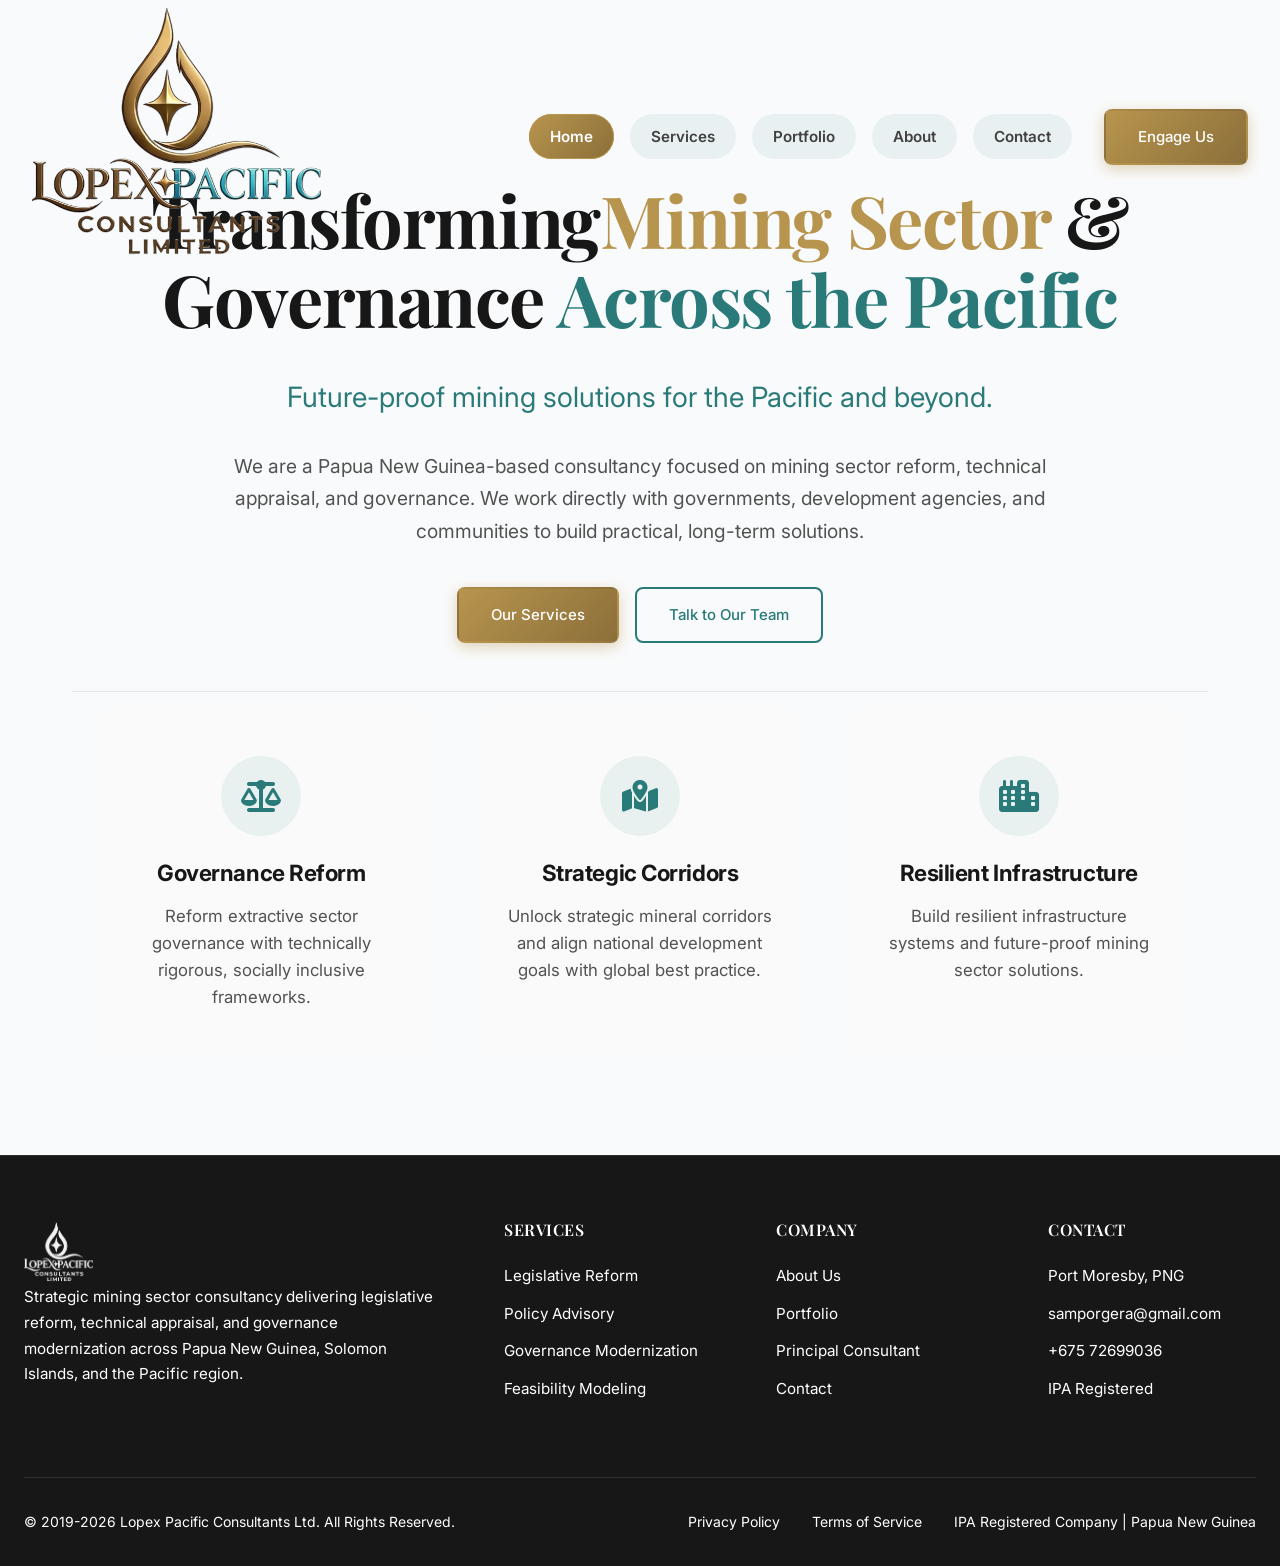
==== commit ae0af1c7: "Saved current working version before CSS cleanup" ====
--- a/home.html
+++ b/home.html
@@ -3,673 +3,221 @@
 <head>
     <meta charset="UTF-8">
     <meta name="viewport" content="width=device-width, initial-scale=1.0">
-    <title>Lopex Pacific Consultants Ltd | Strategic Mining Advisory & Resource Governance</title>
+    <meta name="description" content="Lopex Pacific Consultants Ltd - Strategic Mining Advisory & Resource Governance Experts">
+    <title>Lopex Pacific Consultants Ltd | Strategic Mining Advisory</title>
+    <link rel="preconnect" href="https://fonts.googleapis.com">
+    <link rel="preconnect" href="https://fonts.gstatic.com" crossorigin>
+    <link href="https://fonts.googleapis.com/css2?family=Inter:wght@300;400;500;600;700&family=Playfair+Display:wght@400;500;600;700&display=swap" rel="stylesheet">
     <link rel="stylesheet" href="https://cdnjs.cloudflare.com/ajax/libs/font-awesome/6.4.0/css/all.min.css">
-    <style>
-        :root {
-            --gold-primary: #B8860B;
-            --gold-light: #D4AF37;
-            --gold-dark: #8B6914;
-            --teal-primary: #008B8B;
-            --teal-light: #40E0D0;
-            --teal-dark: #006666;
-            --navy-dark: #0a0f1d;
-            --navy-medium: #1a1f3a;
-            --white: #ffffff;
-            --gray-light: #f8f9fa;
-            --gray-medium: #e9ecef;
-            --gray-dark: #6c757d;
-            --text-dark: #212529;
-        }
-
-        * { margin: 0; padding: 0; box-sizing: border-box; }
-        body {
-            font-family: 'Segoe UI', system-ui, -apple-system, sans-serif;
-            line-height: 1.6;
-            color: var(--text-dark);
-            overflow-x: hidden;
-            background: var(--white);
-            padding-top: 90px; /* Pushes content below fixed nav without gaps */
-        }
-        img { max-width: 100%; height: auto; display: block; }
-        a { text-decoration: none; color: inherit; transition: 0.3s ease; }
-        ul { list-style: none; }
-        section { padding: 5rem 0; }
-        .container { max-width: 1200px; margin: 0 auto; padding: 0 1.5rem; }
-
-        /* Loading Screen */
-        .loading-screen { position: fixed; inset: 0; background: var(--navy-dark); display: flex; flex-direction: column; justify-content: center; align-items: center; z-index: 9999; transition: opacity 0.5s ease; }
-        .loading-screen.hidden { opacity: 0; pointer-events: none; }
-        .loading-icon { font-size: 4rem; color: var(--gold-light); animation: pulse 1.5s infinite; }
-        @keyframes pulse { 0%,100% { transform: scale(1); } 50% { transform: scale(1.1); } }
-        .loading-text { color: var(--gray-medium); margin-top: 1rem; font-weight: 500; letter-spacing: 1px; }
-
-        /* Navigation - FIXED & RESTRUCTURED */
-        #navbar {
-            position: fixed;
-            top: 0;
-            left: 0;
-            width: 100%;
-            height: 90px;
-            background: rgba(10, 15, 29, 0.95);
-            backdrop-filter: blur(10px);
-            border-bottom: 2px solid var(--gold-primary);
-            z-index: 1000;
-            display: flex;
-            align-items: center;
-            justify-content: space-between;
-            padding: 0 3rem;
-            transition: all 0.3s ease;
-        }
-
-        #navbar.scrolled {
-            height: 110px;
-            padding: 0 2rem;
-            box-shadow: 0 4px 20px rgba(0,0,0,0.3);
-        }
-
-        .nav-logo {
-            height: 90px; /* ADJUST THIS to resize logo freely */
-            width: auto;
-            object-fit: contain;
-        }
-
-        .nav-tagline {
-            color: var(--teal-light);
-            font-size: 0.8rem;
-            font-weight: 700;
-            letter-spacing: 2px;
-            text-transform: uppercase;
-            white-space: nowrap;
-            padding: 0.4rem 0.8rem;
-            /* background: rgba(0, 139, 139, 0.1); */
-           /* border: 1px solid rgba(0, 139, 139, 0.3); */
-            border-radius: 4px;
-        }
-
-        .nav-links-wrapper {
-            display: flex;
-            align-items: center;
-            gap: 1.5rem;
-        }
-
-        .nav-links {
-            display: flex;
-            list-style: none;
-            gap: 2rem;
-            align-items: center;
-        }
-
-        .nav-links a {
-            color: var(--white);
-            font-weight: 500;
-            font-size: 0.95rem;
-            position: relative;
-        }
-
-        .nav-links a::after {
-            content: '';
-            position: absolute;
-            bottom: -5px;
-            left: 0;
-            width: 0;
-            height: 2px;
-            background: var(--gold-light);
-            transition: 0.3s;
-        }
-
-        .nav-links a:hover { color: var(--gold-light); }
-        .nav-links a:hover::after { width: 100%; }
-
-        .cta-btn {
-            background: linear-gradient(135deg, var(--gold-primary), var(--gold-dark));
-            color: var(--white) !important;
-            padding: 0.6rem 1.4rem;
-            border-radius: 6px;
-            font-weight: 600;
-        }
-        .cta-btn::after { display: none; }
-        .cta-btn:hover { transform: translateY(-2px); box-shadow: 0 5px 15px rgba(184,134,11,0.4); }
-
-        .mobile-toggle { display: none; color: var(--gold-light); font-size: 1.5rem; cursor: pointer; }
-
-        /* Hero Section - GAP FIXED */
-        .hero {
-            background: linear-gradient(135deg, var(--navy-dark) 0%, var(--navy-medium) 100%);
-            min-height: 85vh;
-            display: flex;
-            align-items: center;
-            text-align: center;
-            position: relative;
-            overflow: hidden;
-        }
-        .hero::before { content: ''; position: absolute; inset: 0; background: radial-gradient(circle at 30% 70%, rgba(212,175,55,0.1) 0%, transparent 50%); }
-        .hero-content { position: relative; z-index: 2; max-width: 800px; margin: 0 auto; }
-        .hero-badge { display: inline-flex; align-items: center; gap: 0.5rem; background: rgba(212,175,55,0.15); border: 1px solid var(--gold-primary); color: var(--gold-light); padding: 0.5rem 1.2rem; border-radius: 50px; font-size: 0.85rem; font-weight: 600; margin-bottom: 1.5rem; }
-        .hero h1 { color: var(--white); font-size: 3.2rem; font-weight: 700; line-height: 1.2; margin-bottom: 1rem; }
-        .hero h1 span { background: linear-gradient(90deg, var(--gold-light), var(--teal-light)); -webkit-background-clip: text; -webkit-text-fill-color: transparent; }
-        .hero-subtitle { color: var(--teal-light); font-size: 1.3rem; font-weight: 400; margin-bottom: 1.5rem; letter-spacing: 0.5px; }
-        .hero-desc { color: var(--gray-medium); font-size: 1.1rem; line-height: 1.7; margin-bottom: 2.5rem; }
-        .hero-btns { display: flex; gap: 1rem; justify-content: center; margin-bottom: 3rem; flex-wrap: wrap; }
-        .btn { padding: 0.9rem 2rem; border-radius: 6px; font-weight: 600; cursor: pointer; transition: 0.3s; display: inline-block; }
-        .btn-primary { background: linear-gradient(135deg, var(--gold-primary), var(--gold-dark)); color: var(--white); border: none; }
-        .btn-primary:hover { transform: translateY(-3px); box-shadow: 0 10px 25px rgba(184,134,11,0.3); }
-        .btn-secondary { background: transparent; color: var(--teal-light); border: 2px solid var(--teal-primary); }
-        .btn-secondary:hover { background: var(--teal-primary); color: var(--white); transform: translateY(-3px); }
-        .hero-features { display: flex; justify-content: center; gap: 2.5rem; flex-wrap: wrap; }
-        .hero-feat { display: flex; align-items: center; gap: 0.6rem; color: var(--gray-medium); font-size: 0.95rem; }
-        .hero-feat i { color: var(--gold-light); font-size: 1.2rem; }
-
-        /* Stats */
-        .stats { background: linear-gradient(135deg, var(--gold-dark), var(--gold-primary)); color: var(--white); padding: 3.5rem 0; }
-        .stats-grid { display: grid; grid-template-columns: repeat(3, 1fr); text-align: center; gap: 2rem; }
-        .stat-item h3 { font-size: 3.5rem; font-weight: 700; margin-bottom: 0.3rem; }
-        .stat-item p { font-size: 1.1rem; opacity: 0.9; font-weight: 500; }
-
-        /* Section Headers */
-        .section-header { text-align: center; margin-bottom: 4rem; }
-        .section-tag { color: var(--teal-primary); font-weight: 600; font-size: 0.85rem; text-transform: uppercase; letter-spacing: 2px; display: block; margin-bottom: 0.8rem; }
-        .section-title { font-size: 2.4rem; font-weight: 700; color: var(--navy-dark); margin-bottom: 1rem; }
-        .section-subtitle { color: var(--gray-dark); font-size: 1.1rem; max-width: 700px; margin: 0 auto; }
-
-        /* Services */
-        .services { background: var(--gray-light); }
-        .services-grid { display: grid; grid-template-columns: repeat(auto-fit, minmax(320px, 1fr)); gap: 2rem; }
-        .service-card { background: var(--white); padding: 2rem; border-radius: 10px; box-shadow: 0 5px 20px rgba(0,0,0,0.05); transition: 0.3s; border-bottom: 3px solid transparent; position: relative; overflow: hidden; }
-        .service-card:hover { transform: translateY(-8px); box-shadow: 0 15px 30px rgba(0,0,0,0.1); border-bottom-color: var(--gold-primary); }
-        .service-icon { font-size: 2.5rem; margin-bottom: 1rem; }
-        .service-card h3 { font-size: 1.3rem; margin-bottom: 0.8rem; color: var(--navy-dark); }
-        .service-card p { color: var(--gray-dark); margin-bottom: 1rem; line-height: 1.6; }
-        .service-list { margin-bottom: 1.2rem; }
-        .service-list li { padding-left: 1.5rem; position: relative; margin-bottom: 0.4rem; color: var(--gray-dark); font-size: 0.95rem; }
-        .service-list li::before { content: '✓'; position: absolute; left: 0; color: var(--gold-primary); font-weight: bold; }
-        .service-link { color: var(--teal-primary); font-weight: 600; display: inline-flex; align-items: center; gap: 0.4rem; }
-        .service-link:hover { gap: 0.8rem; color: var(--gold-primary); }
-
-        /* Portfolio */
-        .portfolio-grid { display: grid; grid-template-columns: repeat(auto-fit, minmax(300px, 1fr)); gap: 2rem; }
-        .portfolio-card { background: var(--white); border-radius: 10px; overflow: hidden; box-shadow: 0 5px 20px rgba(0,0,0,0.08); border: 1px solid var(--gray-medium); transition: 0.3s; }
-        .portfolio-card:hover { transform: translateY(-5px); box-shadow: 0 15px 30px rgba(0,0,0,0.12); }
-        .portfolio-header { background: var(--navy-dark); color: var(--white); padding: 1.5rem; }
-        .portfolio-location { display: flex; align-items: center; gap: 0.4rem; color: var(--teal-light); font-size: 0.85rem; margin-bottom: 0.5rem; }
-        .portfolio-header h3 { font-size: 1.2rem; }
-        .portfolio-body { padding: 1.5rem; }
-        .portfolio-body p { color: var(--gray-dark); margin-bottom: 1rem; line-height: 1.6; }
-        .portfolio-tags { display: flex; gap: 0.5rem; flex-wrap: wrap; }
-        .tag { background: var(--gold-light); color: var(--white); padding: 0.3rem 0.8rem; border-radius: 50px; font-size: 0.8rem; font-weight: 600; }
-        .tag.teal { background: var(--teal-primary); }
-
-        /* About */
-        .about { background: var(--navy-dark); color: var(--white); }
-        .about .section-title { color: var(--white); }
-        .about .section-subtitle { color: var(--gray-medium); }
-        .about-content { display: grid; grid-template-columns: 1fr 1fr; gap: 3rem; align-items: center; }
-        .about-text p { color: var(--gray-medium); line-height: 1.7; margin-bottom: 1.5rem; }
-        .about-features { display: grid; grid-template-columns: 1fr 1fr; gap: 1.5rem; margin-top: 1.5rem; }
-        .about-feat { display: flex; gap: 0.8rem; }
-        .about-feat i { color: var(--gold-light); font-size: 1.3rem; margin-top: 0.2rem; }
-        .about-feat h4 { font-size: 1rem; margin-bottom: 0.3rem; }
-        .about-feat p { font-size: 0.9rem; color: var(--gray-medium); }
-        .consultant-card { background: var(--white); padding: 2rem; border-radius: 10px; color: var(--navy-dark); text-align: center; }
-        .consultant-avatar { width: 100px; height: 100px; background: linear-gradient(135deg, var(--gold-primary), var(--teal-primary)); border-radius: 50%; margin: 0 auto 1rem; display: flex; align-items: center; justify-content: center; font-size: 2.5rem; color: var(--white); }
-        .consultant-card h3 { font-size: 1.4rem; margin-bottom: 0.3rem; }
-        .consultant-title { color: var(--teal-primary); font-weight: 600; margin-bottom: 1rem; font-size: 0.95rem; }
-        .consultant-creds { font-size: 0.9rem; line-height: 1.6; color: var(--gray-dark); }
-
-        /* Contact */
-        .contact { background: var(--gray-light); }
-        .contact-grid { display: grid; grid-template-columns: 1fr 1fr; gap: 3rem; }
-        .contact-info h3 { font-size: 1.8rem; margin-bottom: 1rem; color: var(--navy-dark); }
-        .contact-info > p { color: var(--gray-dark); margin-bottom: 2rem; }
-        .contact-details { display: grid; gap: 1.2rem; }
-        .contact-item { display: flex; gap: 0.8rem; }
-        .contact-item i { color: var(--gold-primary); font-size: 1.2rem; margin-top: 0.3rem; }
-        .contact-item h4 { font-size: 1rem; margin-bottom: 0.2rem; color: var(--navy-dark); }
-        .contact-item p, .contact-item a { color: var(--gray-dark); font-size: 0.95rem; }
-        .contact-item a:hover { color: var(--teal-primary); }
-        .contact-form { background: var(--white); padding: 2rem; border-radius: 10px; box-shadow: 0 10px 30px rgba(0,0,0,0.08); }
-        .form-row { display: grid; grid-template-columns: 1fr 1fr; gap: 1rem; }
-        .form-group { margin-bottom: 1rem; }
-        .form-group label { display: block; font-weight: 600; margin-bottom: 0.4rem; font-size: 0.9rem; }
-        .form-group input, .form-group select, .form-group textarea { width: 100%; padding: 0.8rem; border: 1px solid var(--gray-medium); border-radius: 6px; font-family: inherit; }
-        .form-group input:focus, .form-group select:focus, .form-group textarea:focus { outline: none; border-color: var(--teal-primary); box-shadow: 0 0 0 3px rgba(0,139,139,0.1); }
-        .submit-btn { width: 100%; background: linear-gradient(135deg, var(--gold-primary), var(--gold-dark)); color: var(--white); padding: 1rem; border: none; border-radius: 6px; font-weight: 600; cursor: pointer; transition: 0.3s; }
-        .submit-btn:hover { transform: translateY(-2px); box-shadow: 0 8px 20px rgba(184,134,11,0.3); }
-
-        /* Footer */
-        footer { background: var(--navy-dark); color: var(--white); padding: 4rem 0 2rem; border-top: 3px solid var(--gold-primary); }
-        .footer-grid { display: grid; grid-template-columns: 2fr 1fr 1fr 1fr; gap: 2.5rem; margin-bottom: 3rem; }
-        .footer-brand img { height: 60px; margin-bottom: 1rem; }
-        .footer-brand p { color: var(--gray-medium); line-height: 1.6; margin-bottom: 1rem; font-size: 0.95rem; }
-        .footer-col h4 { color: var(--gold-light); margin-bottom: 1.2rem; font-size: 1.1rem; }
-        .footer-col ul li { margin-bottom: 0.6rem; }
-        .footer-col ul li a { color: var(--gray-medium); font-size: 0.95rem; }
-        .footer-col ul li a:hover { color: var(--teal-light); }
-        .footer-bottom { border-top: 1px solid rgba(255,255,255,0.1); padding-top: 1.5rem; text-align: center; color: var(--gray-medium); font-size: 0.85rem; }
-
-        /* Responsive */
-        @media (max-width: 992px) {
-            .about-content, .contact-grid { grid-template-columns: 1fr; }
-            .footer-grid { grid-template-columns: 1fr 1fr; }
-            #navbar { padding: 0 1.5rem; height: auto; flex-wrap: wrap; }
-            .nav-tagline { display: none; } /* Hide tagline on tablets to save space */
-        }
-        @media (max-width: 768px) {
-            .nav-links-wrapper { width: 100%; justify-content: flex-end; }
-            .nav-links { display: none; position: absolute; top: 100%; left: 0; width: 100%; background: var(--navy-dark); flex-direction: column; padding: 1.5rem; gap: 1rem; border-top: 1px solid var(--gold-primary); }
-            .nav-links.active { display: flex; }
-            .mobile-toggle { display: block; }
-            .hero h1 { font-size: 2.2rem; }
-            .stats-grid { grid-template-columns: 1fr; gap: 1.5rem; }
-            .form-row { grid-template-columns: 1fr; }
-            .footer-grid { grid-template-columns: 1fr; }
-            .hero-features { flex-direction: column; align-items: center; gap: 1rem; }
-        }
-    </style>
+    <link rel="stylesheet" href="styles.css">
 </head>
 <body>
+   <body>
     <!-- Loading Screen -->
     <div class="loading-screen" id="loader">
         <i class="fas fa-gem loading-icon"></i>
         <div class="loading-text">Loading Lopex Pacific...</div>
     </div>
 
-    <!-- Navigation - RESTRUCTURED -->
-    <nav id="navbar">
-        <img src="lopex pacific logo.png" alt="Lopex Pacific Consultants Limited" class="nav-logo">
-
-        <div class="nav-tagline">MINING • OIL & GAS • ENERGY</div>
-
-        <div class="nav-links-wrapper">
-            <ul class="nav-links" id="navLinks">
-                <li><a href="#home">Home</a></li>
-                <li><a href="#services">Services</a></li>
-                <li><a href="#portfolio">Portfolio</a></li>
-                <li><a href="#about">About</a></li>
-                <li><a href="#contact">Contact</a></li>
-                <li><a href="#contact" class="cta-btn">Engage Us</a></li>
-            </ul>
-            <div class="mobile-toggle" id="menuToggle"><i class="fas fa-bars"></i></div>
-        </div>
-    </nav>
-
-    <!-- Hero Section -->
-    <section class="hero" id="home">
-        <div class="container hero-content">
-            <div class="hero-badge"><i class="fas fa-trophy"></i> Strategic Mining & Resource Governance Experts</div>
-            <h1>Transforming <span>Mining Sector Governance</span> Across the Pacific</h1>
-            <p class="hero-subtitle">Mining Advisory • Legislative Reform • Resource Governance</p>
-            <p class="hero-desc">Lopex Pacific Consultants Ltd delivers cutting-edge solutions in legislative reform, technical appraisal, infrastructure-linked development, and governance modernization. Trusted by governments, development agencies, and communities.</p>
-            <div class="hero-btns">
-                <a href="#services" class="btn btn-primary">Our Expertise</a>
-                <a href="#portfolio" class="btn btn-secondary">View Projects</a>
-            </div>
-            <div class="hero-features">
-                <div class="hero-feat"><i class="fas fa-balance-scale"></i> Legislative Reform</div>
-                <div class="hero-feat"><i class="fas fa-chart-line"></i> Policy Advisory</div>
-                <div class="hero-feat"><i class="fas fa-laptop-code"></i> Digital Governance</div>
-                <div class="hero-feat"><i class="fas fa-map-marked-alt"></i> Strategic Mapping</div>
-            </div>
-        </div>
-    </section>
-
-    <!-- Stats -->
-    <section class="stats">
-        <div class="container stats-grid">
-            <div class="stat-item"><h3 class="counter" data-target="30">0</h3><p>Years Experience</p></div>
-            <div class="stat-item"><h3 class="counter" data-target="10">0</h3><p>Countries Served</p></div>
-            <div class="stat-item"><h3 class="counter" data-target="50">0</h3><p>Major Reforms Led</p></div>
-        </div>
-    </section>
-
-    <!-- Services -->
-    <section class="services" id="services">
+    <!-- Navbar starts here... -->
+    <nav class="navbar" id="navbar">
+    <!-- Logo Container (Independent) -->
+    <div class="navbar-logo-container">
+        <a href="#home" class="navbar-brand">
+            <img src="lopex pacific logo.png" alt="Lopex Pacific">
+        
+        </a>
+    </div>
+    
+    <!-- Navigation Menu Container (Independent) -->
+    <div class="navbar-menu-container">
+        <ul class="navbar-menu">
+            <li><a href="#home" class="navbar-link active-link">Home</a></li>
+            <li><a href="#services" class="navbar-link">Services</a></li>
+            <li><a href="#portfolio" class="navbar-link">Portfolio</a></li>
+            <li><a href="#about" class="navbar-link">About</a></li>
+            <li><a href="#contact" class="navbar-link">Contact</a></li>
+        </ul>
+        <div class="navbar-cta"><a href="#contact" class="btn btn-primary">Engage Us</a></div>
+        <button class="navbar-toggle" aria-label="Toggle navigation">
+            <span></span><span></span><span></span>
+        </button>
+    </div>
+</nav>
+
+        <!-- Hero Section (Full-Width Text) -->
+    <section class="hero active-section" id="home">
+        <div class="hero-container">
+            <h1 class="hero-title">Transforming<span class="highlight-gold">Mining Sector</span> &<br>Governance <span class="highlight-teal">Across the Pacific</span></h1>
+           <!-- <div class="hero-badge">Mining Advisory • Legislative Reform • Resource Governance</div>-->
+            <p class="hero-tagline">Future-proof mining solutions for the Pacific and beyond.</p>
+            <p class="hero-description">We are a Papua New Guinea-based consultancy focused on mining sector reform, technical appraisal, and governance. We work directly with governments, development agencies, and communities to build practical, long-term solutions.</p>
+            
+            
+            <div class="hero-buttons">
+                <a href="#services" class="btn btn-primary">Our Services</a>
+                <a href="#contact" class="btn btn-secondary">Talk to Our Team</a>
+            </div>
+        
+
+        <!-- NEW: Dedicated Focus Areas Block (Full Width) -->
+        <div class="focus-areas-block">
+            <div class="container">
+                <div class="strategic-focus-row">
+                    <div class="focus-item">
+                        <div class="focus-icon"><i class="fas fa-scale-balanced"></i></div>
+                        <h4 class="focus-title">Governance Reform</h4>
+                        <p class="focus-text">Reform extractive sector governance with technically rigorous, socially inclusive frameworks.</p>
+                    </div>
+                    <div class="focus-item">
+                        <div class="focus-icon"><i class="fas fa-map-location-dot"></i></div>
+                        <h4 class="focus-title">Strategic Corridors</h4>
+                        <p class="focus-text">Unlock strategic mineral corridors and align national development goals with global best practice.</p>
+                    </div>
+                    <div class="focus-item">
+                        <div class="focus-icon"><i class="fas fa-city"></i></div>
+                        <h4 class="focus-title">Resilient Infrastructure</h4>
+                        <p class="focus-text">Build resilient infrastructure systems and future-proof mining sector solutions.</p>
+                    </div>
+                </div>
+            </div>
+        </div>
+    </section>
+
+    <section class="services section-padding" id="services">
         <div class="container">
             <div class="section-header">
                 <span class="section-tag">What We Do</span>
                 <h2 class="section-title">Core Services</h2>
-                <p class="section-subtitle">Specialized advisory services for mining sector transformation and resource governance excellence</p>
+                <p class="section-description">Specialized advisory services for mining sector transformation and resource governance excellence</p>
             </div>
             <div class="services-grid">
-                <div class="service-card">
-                    <div class="service-icon">⚖️</div>
-                    <h3>Legislative Drafting & Reform</h3>
-                    <p>Expert drafting and revision of mining, energy, and infrastructure legislation integrating technical upgrades and international best practice.</p>
-                    <ul class="service-list">
-                        <li>Mineral Resources Bill 2023 (Solomon Islands)</li>
-                        <li>PNG Mining Act 1992 amendments</li>
-                        <li>Permitting frameworks & Mines Board templates</li>
-                    </ul>
-                    <a href="#contact" class="service-link">Learn More <i class="fas fa-arrow-right"></i></a>
-                </div>
-                <div class="service-card">
-                    <div class="service-icon">📋</div>
-                    <h3>Strategic Policy Advisory</h3>
-                    <p>High-level policy advice to Cabinet, legislative committees, and development partners for evidence-based decision making.</p>
-                    <ul class="service-list">
-                        <li>Cabinet submissions & implementation frameworks</li>
-                        <li>Comparative benchmarking across Pacific jurisdictions</li>
-                        <li>Plain-language policy briefs & stakeholder packs</li>
-                    </ul>
-                    <a href="#contact" class="service-link">Learn More <i class="fas fa-arrow-right"></i></a>
-                </div>
-                <div class="service-card">
-                    <div class="service-icon">💻</div>
-                    <h3>Governance Modernization</h3>
-                    <p>Institutional reform support through digital integration, regulatory streamlining, and transparent system design.</p>
-                    <ul class="service-list">
-                        <li>FlexiCadastre, GIS & lab data integration</li>
-                        <li>Regulatory streamlining & capacity building</li>
-                        <li>Institutional design for accountability</li>
-                    </ul>
-                    <a href="#contact" class="service-link">Learn More <i class="fas fa-arrow-right"></i></a>
-                </div>
-                <div class="service-card">
-                    <div class="service-icon">📈</div>
-                    <h3>Feasibility & Financial Modeling</h3>
-                    <p>Robust project evaluation and investment readiness analysis for mining and infrastructure developments.</p>
-                    <ul class="service-list">
-                        <li>Life-of-Mine design & pit optimization</li>
-                        <li>Cashflow modeling for mining projects</li>
-                        <li>Corridor designation & mineral prospect mapping</li>
-                    </ul>
-                    <a href="#contact" class="service-link">Learn More <i class="fas fa-arrow-right"></i></a>
-                </div>
-                <div class="service-card">
-                    <div class="service-icon">🤝</div>
-                    <h3>Stakeholder Engagement & ESG</h3>
-                    <p>Participatory governance leadership: building consensus across government, landowners, and civil society.</p>
-                    <ul class="service-list">
-                        <li>Consensus-building across diverse stakeholders</li>
-                        <li>Community advocacy synthesis into policy</li>
-                        <li>ESG strategy & social license facilitation</li>
-                    </ul>
-                    <a href="#contact" class="service-link">Learn More <i class="fas fa-arrow-right"></i></a>
-                </div>
-                <div class="service-card">
-                    <div class="service-icon"></div>
-                    <h3>Strategic Media & Public Narrative</h3>
-                    <p>Strategic media consultancy to shape public discourse, build trust, and align stakeholder perspectives.</p>
-                    <ul class="service-list">
-                        <li>Media platform management & content strategy</li>
-                        <li>Public education campaigns & briefings</li>
-                        <li>Narrative framing for national resource companies</li>
-                    </ul>
-                    <a href="#contact" class="service-link">Learn More <i class="fas fa-arrow-right"></i></a>
-                </div>
-            </div>
-        </div>
-    </section>
-
-    <!-- Portfolio -->
-    <section class="portfolio" id="portfolio">
+                <div class="service-card"><div class="service-icon"><i class="fas fa-gavel"></i></div><h3 class="service-title">Legislative Drafting & Reform</h3><p class="service-description">Drafting and revising mining, energy, and infrastructure legislation. We integrate technical upgrades, stakeholder safeguards, and international best practice into legal frameworks.</p><ul class="service-features"><li>Mineral Resources Bill 2023 (Solomon Islands)</li><li>Amendments to PNG’s Mining Act 1992</li><li>Permitting frameworks and Mines Board templates</li></ul><a href="#contact" class="service-link">Learn More <i class="fas fa-arrow-right"></i></a></div>
+                <div class="service-card"><div class="service-icon"><i class="fas fa-clipboard-list"></i></div><h3 class="service-title">Strategic Policy Advisory</h3><p class="service-description">Providing high-level policy advice to Cabinet, legislative committees, and development partners to support evidence-based decision making.</p><ul class="service-features"><li>Cabinet submissions and implementation frameworks</li><li>Comparative benchmarking across Pacific jurisdictions</li><li>Plain-language policy briefs and stakeholder packs</li></ul><a href="#contact" class="service-link">Learn More <i class="fas fa-arrow-right"></i></a></div>
+                <div class="service-card"><div class="service-icon"><i class="fas fa-laptop-code"></i></div><h3 class="service-title">Governance Modernization</h3><p class="service-description">Supporting institutional reform by integrating digital systems, streamlining regulations, and building capacity for transparent accountability.</p><ul class="service-features"><li>Integration of FlexiCadastre, GIS, and lab data</li><li>Regulatory streamlining and capacity building</li><li>Institutional design for transparency</li></ul><a href="#contact" class="service-link">Learn More <i class="fas fa-arrow-right"></i></a></div>
+                <div class="service-card"><div class="service-icon"><i class="fas fa-chart-line"></i></div><h3 class="service-title">Feasibility & Financial Modeling</h3><p class="service-description">Delivering robust project evaluation and investment readiness analysis for mining and infrastructure developments.</p><ul class="service-features"><li>Life-of-Mine (LOM) design and pit optimization</li><li>Cashflow modeling for mining projects</li><li>Corridor designation and mineral prospect mapping</li></ul><a href="#contact" class="service-link">Learn More <i class="fas fa-arrow-right"></i></a></div>
+                <div class="service-card"><div class="service-icon"><i class="fas fa-handshake"></i></div><h3 class="service-title">Stakeholder Engagement & ESG</h3><p class="service-description">Leading participatory governance by building consensus across government, landowners, and civil society to ensure inclusive and equitable reforms.</p><ul class="service-features"><li>Consensus-building across diverse stakeholders</li><li>Synthesis of community advocacy into policy</li><li>ESG strategy and social license facilitation</li></ul><a href="#contact" class="service-link">Learn More <i class="fas fa-arrow-right"></i></a></div>
+                <div class="service-card"><div class="service-icon"><i class="fas fa-bullhorn"></i></div><h3 class="service-title">Strategic Media & Public Narrative</h3><p class="service-description">Offering strategic media consultancy to shape public discourse, build trust, and align stakeholder perspectives for national resource companies.</p><ul class="service-features"><li>Media platform management and content strategy</li><li>Public education campaigns and stakeholder briefings</li><li>Narrative framing for resource companies</li></ul><a href="#contact" class="service-link">Learn More <i class="fas fa-arrow-right"></i></a></div>
+            </div>
+        </div>
+    </section>
+
+    <section class="portfolio section-padding" id="portfolio">
         <div class="container">
             <div class="section-header">
                 <span class="section-tag">Our Work</span>
                 <h2 class="section-title">Project Portfolio</h2>
-                <p class="section-subtitle">Delivering impactful reforms and strategic advisory across the Pacific region and beyond</p>
+                <p class="section-description">Delivering impactful reforms and strategic advisory across the Pacific region and beyond</p>
             </div>
             <div class="portfolio-grid">
-                <div class="portfolio-card">
-                    <div class="portfolio-header">
-                        <div class="portfolio-location"><i class="fas fa-map-marker-alt"></i> Honiara, Solomon Islands</div>
-                        <h3>Solomon Islands Mining Master Plan</h3>
-                    </div>
-                    <div class="portfolio-body">
-                        <p>Comprehensive sector reform leading urgent modernization of mining governance and digital infrastructure.</p>
-                        <ul class="service-list">
-                            <li>Drafting and integration of digital cadastre & geochemical lab</li>
-                            <li>SOE equity participation framework design</li>
-                            <li>Corridor designation and mineral prospect mapping</li>
-                        </ul>
-                        <div class="portfolio-tags"><span class="tag">Legislative Reform</span><span class="tag teal">Digital Governance</span></div>
-                    </div>
-                </div>
-                <div class="portfolio-card">
-                    <div class="portfolio-header">
-                        <div class="portfolio-location"><i class="fas fa-map-marker-alt"></i> Port Moresby, Papua New Guinea</div>
-                        <h3>PNG Mining Act Reform Support</h3>
-                    </div>
-                    <div class="portfolio-body">
-                        <p>Strategic support for national legislative updates to align with regional benchmarks and investment goals.</p>
-                        <ul class="service-list">
-                            <li>Comparative analysis of Mining Act 1992</li>
-                            <li>Drafting of enabling legislation for technical upgrades</li>
-                            <li>Feasibility modeling and investment screening</li>
-                        </ul>
-                        <div class="portfolio-tags"><span class="tag">Policy Advisory</span><span class="tag teal">Legislative Drafting</span></div>
-                    </div>
-                </div>
-                <div class="portfolio-card">
-                    <div class="portfolio-header">
-                        <div class="portfolio-location"><i class="fas fa-map-marker-alt"></i> Papua New Guinea</div>
-                        <h3>CEPA Environmental Governance Advisory</h3>
-                    </div>
-                    <div class="portfolio-body">
-                        <p>Enhancing environmental permitting frameworks and inter-agency coordination for sustainable resource development.</p>
-                        <ul class="service-list">
-                            <li>Development of permitting frameworks and safeguards</li>
-                            <li>Inter-agency coordination and compliance streamlining</li>
-                            <li>Stakeholder consultation and capacity building</li>
-                        </ul>
-                        <div class="portfolio-tags"><span class="tag">Governance</span><span class="tag teal">Environmental</span></div>
-                    </div>
-                </div>
-                <div class="portfolio-card">
-                    <div class="portfolio-header">
-                        <div class="portfolio-location"><i class="fas fa-map-marker-alt"></i> Papua New Guinea</div>
-                        <h3>Strategic Media Consultancy – Kumul Petroleum</h3>
-                    </div>
-                    <div class="portfolio-body">
-                        <p>Managing public narrative and stakeholder alignment for the national resource company.</p>
-                        <ul class="service-list">
-                            <li>Managed platforms with over 100,000 members</li>
-                            <li>Shaped public trust and narrative around national resource development</li>
-                            <li>Delivered targeted messaging and stakeholder alignment strategies</li>
-                        </ul>
-                        <div class="portfolio-tags"><span class="tag">Media Strategy</span><span class="tag teal">Public Relations</span></div>
-                    </div>
-                </div>
-            </div>
-        </div>
-    </section>
-
-    <!-- About -->
-    <section class="about" id="about">
+                <div class="portfolio-card"><div class="portfolio-header"><div class="portfolio-location"><i class="fas fa-map-marker-alt"></i> Honiara, Solomon Islands</div><h3 class="portfolio-title">Solomon Islands Mining Master Plan</h3><p class="portfolio-description">Comprehensive sector reform leading urgent modernization of mining governance and digital infrastructure.</p></div><div class="portfolio-body"><ul class="portfolio-features"><li>Drafting and integration of digital cadastre & geochemical lab</li><li>SOE equity participation framework design</li><li>Corridor designation and mineral prospect mapping</li></ul><div class="portfolio-tags"><span class="portfolio-tag">Legislative Reform</span><span class="portfolio-tag">Digital Governance</span></div></div></div>
+                <div class="portfolio-card"><div class="portfolio-header"><div class="portfolio-location"><i class="fas fa-map-marker-alt"></i> Port Moresby, Papua New Guinea</div><h3 class="portfolio-title">PNG Mining Act Reform Support</h3><p class="portfolio-description">Strategic support for national legislative updates to align with regional benchmarks and investment goals.</p></div><div class="portfolio-body"><ul class="portfolio-features"><li>Comparative analysis of Mining Act 1992</li><li>Drafting of enabling legislation for technical upgrades</li><li>Feasibility modeling and investment screening</li></ul><div class="portfolio-tags"><span class="portfolio-tag">Policy Advisory</span><span class="portfolio-tag">Legislative Drafting</span></div></div></div>
+                <div class="portfolio-card"><div class="portfolio-header"><div class="portfolio-location"><i class="fas fa-map-marker-alt"></i> Papua New Guinea</div><h3 class="portfolio-title">CEPA Environmental Governance Advisory</h3><p class="portfolio-description">Enhancing environmental permitting frameworks and inter-agency coordination for sustainable resource development.</p></div><div class="portfolio-body"><ul class="portfolio-features"><li>Development of permitting frameworks and safeguards</li><li>Inter-agency coordination and compliance streamlining</li><li>Stakeholder consultation and capacity building</li></ul><div class="portfolio-tags"><span class="portfolio-tag">Governance</span><span class="portfolio-tag">Environmental</span></div></div></div>
+                <div class="portfolio-card"><div class="portfolio-header"><div class="portfolio-location"><i class="fas fa-map-marker-alt"></i> Papua New Guinea</div><h3 class="portfolio-title">Strategic Media Consultancy – Kumul Petroleum</h3><p class="portfolio-description">Managing public narrative and stakeholder alignment for the national resource company.</p></div><div class="portfolio-body"><ul class="portfolio-features"><li>Managed platforms with over 100,000 members</li><li>Shaped public trust and narrative around national resource development</li><li>Delivered targeted messaging and stakeholder alignment strategies</li></ul><div class="portfolio-tags"><span class="portfolio-tag">Media Strategy</span><span class="portfolio-tag">Public Relations</span></div></div></div>
+            </div>
+        </div>
+    </section>
+
+    <section class="about section-padding" id="about">
+        <div class="container">
+            <div class="about-grid">
+                <div class="about-content">
+                    <span class="section-tag">About Us</span>
+                    <h2>Driving Mining Sector Transformation</h2>
+                    <p class="about-text">Lopex Pacific is a Papua New Guinea-based consultancy focused on mining sector reform, technical appraisal, and governance. We are formally registered with the Investment Promotion Authority (IPA) and maintain full compliance with the Internal Revenue Commission (IRC).</p>
+                    <p class="about-text">Headquartered in Port Moresby with active project offices in Honiara, Solomon Islands, we operate at the forefront of mining sector transformation across the Pacific, with a growing footprint in Africa and global advisory networks.</p>
+                    <div class="about-features">
+                        <div class="about-feature"><div class="about-feature-icon"><i class="fas fa-globe-oceania"></i></div><div class="about-feature-content"><h3>Regional Expertise</h3><p>Deep familiarity with Pacific legal systems, governance structures, and cultural contexts.</p></div></div>
+                        <div class="about-feature"><div class="about-feature-icon"><i class="fas fa-microchip"></i></div><div class="about-feature-content"><h3>Technical Integration</h3><p>Frontline deployment of FlexiCadastre, GIS mapping, and lab data integration.</p></div></div>
+                        <div class="about-feature"><div class="about-feature-icon"><i class="fas fa-users"></i></div><div class="about-feature-content"><h3>Stakeholder-Centric</h3><p>Participatory governance ensuring reforms are inclusive, equitable, and sustainable.</p></div></div>
+                        <div class="about-feature"><div class="about-feature-icon"><i class="fas fa-comments"></i></div><div class="about-feature-content"><h3>Strategic Communication</h3><p>Translating complex technical and legal concepts into accessible formats for diverse audiences.</p></div></div>
+                    </div>
+                </div>
+                <div class="about-visual">
+                    <div class="consultant-card">
+                        <div class="consultant-image-wrapper"><img src="sam-kaupa.jpg" alt="Sam Kaupa - Principal Consultant" class="consultant-photo"></div>
+                        <h3 class="consultant-name">Sam Kaupa</h3>
+                        <p class="consultant-title">Principal Consultant<br>Chief Mining Sector Advisor – Solomon Islands Government</p>
+                        <p class="consultant-creds">BE (Mining) | MAusIMM | MIEPNG</p>
+                        <p class="consultant-bio">Sam is a mining engineer and strategic advisor with over 30 years of experience. He currently advises the Solomon Islands Prime Minister on resource sovereignty, fiscal security, and long-term mineral governance. Previously, he served as the Chief Mining Sector Advisor for the World Bank's SMDTAP project.</p>
+                        <p class="consultant-bio" style="margin-top: 10px;">Before his advisory roles, Sam held senior leadership positions including Deputy Manager at PNG's Mineral Resources Authority (MRA), and Chief Mining Engineer or Mine Superintendent for major international operators like Barrick Gold, BHP Billiton, AngloGold Ashanti, and Perseus Mining across PNG, Africa, and the Pacific.</p>
+                    </div>
+                </div>
+            </div>
+            
+            <div class="section-header" style="margin-top: 4rem;">
+                <span class="section-tag">Professional Background</span>
+                <h2 class="section-title">30 Years of Mining & Governance</h2>
+                <p class="section-description">A proven track record spanning government policy, international mining operations, and regulatory leadership.</p>
+            </div>
+            <div class="experience-grid">
+                <div class="experience-card"><div class="experience-icon"><i class="fas fa-landmark"></i></div><h3 class="experience-title">Government & Policy Advisory</h3><ul class="experience-list"><li><strong>Strategic Policy Analyst & Chief Advisor to the Prime Minister</strong> (Solomon Islands Government)</li><li><strong>Chief Mining Sector Advisor</strong> (World Bank SMDTAP Project)</li><li><strong>Deputy Manager, Technical Assessment Branch</strong> (Mineral Resources Authority, PNG)</li><li><strong>Principal Mining Consultant</strong> (Lopex Pacific Consultants Ltd)</li></ul></div>
+                <div class="experience-card"><div class="experience-icon"><i class="fas fa-globe-africa"></i></div><h3 class="experience-title">International Mining Operations</h3><ul class="experience-list"><li><strong>Chief Mining Engineer</strong> (Perseus Mining - Ghana & Ivory Coast)</li><li><strong>Chief Mining Engineer / Alt. Manager</strong> (Mawson West - D.R. Congo)</li><li><strong>Head of Mining & Mining Manager</strong> (RIDA Group - Sudan)</li><li><strong>Mine Superintendent</strong> (AngloGold Ashanti - Mali)</li><li><strong>Resident Mine Manager</strong> (Niuminco Mining - Edie Creek, PNG)</li></ul></div>
+                <div class="experience-card"><div class="experience-icon"><i class="fas fa-hard-hat"></i></div><h3 class="experience-title">PNG Mining & Infrastructure</h3><ul class="experience-list"><li><strong>Senior Mining Engineer</strong> (Barrick Gold - Porgera)</li><li><strong>Long Term Planning Engineer</strong> (BHP Billiton - Ok Tedi)</li><li><strong>Open Pit Superintendent</strong> (Morobe Mining JV - Hidden Valley)</li><li><strong>Company Representative / BOT Manager</strong> (NCD Water & Sewerage Ltd)</li><li><strong>Production Planning Engineer</strong> (Placer Dome - Porgera)</li></ul></div>
+            </div>
+        </div>
+    </section>
+
+    <section class="contact section-padding" id="contact">
         <div class="container">
             <div class="section-header">
-                <span class="section-tag" style="color:var(--teal-light)">About Us</span>
-                <h2 class="section-title">Driving Mining Sector Transformation</h2>
-                <p class="section-subtitle">Lopex Pacific Consultants Ltd is a Papua New Guinea–based mining sector consultancy delivering cutting-edge solutions in legislative reform, technical appraisal, infrastructure-linked development, and governance modernization.</p>
-            </div>
-            <div class="about-content">
-                <div class="about-text">
-                    <p><i class="fas fa-building" style="color:var(--gold-light);margin-right:0.5rem"></i><strong>Registered & Compliant</strong><br>Investment Promotion Authority (IPA) under Companies Act of PNG | Internal Revenue Commission (IRC) compliant for tax registration and statutory obligations</p>
-                    <p>Headquartered in Port Moresby with active project offices in Honiara, Solomon Islands, we operate at the forefront of mining sector transformation across the Pacific, with a growing footprint in Africa and global advisory networks.</p>
-                    <div class="about-features">
-                        <div class="about-feat"><i class="fas fa-globe"></i><div><h4>Regional Expertise</h4><p>Deep familiarity with Pacific legal systems, governance structures, and cultural contexts</p></div></div>
-                        <div class="about-feat"><i class="fas fa-laptop-code"></i><div><h4>Technical Integration</h4><p>Frontline deployment of FlexiCadastre, GIS mapping, and lab data integration</p></div></div>
-                        <div class="about-feat"><i class="fas fa-handshake"></i><div><h4>Stakeholder-Centric</h4><p>Participatory governance ensuring reforms are inclusive, equitable, sustainable</p></div></div>
-                        <div class="about-feat"><i class="fas fa-bullhorn"></i><div><h4>Strategic Communication</h4><p>Translating complex technical concepts into accessible formats for diverse audiences</p></div></div>
-                    </div>
-                </div>
-                <div class="consultant-card">
-                    <div class="consultant-avatar"><i class="fas fa-user-tie"></i></div>
-                    <h3>Sam Kaupa</h3>
-                    <p class="consultant-title">Principal Consultant<br>Chief Mining Sector Advisor – Solomon Islands Government</p>
-                    <p class="consultant-creds"><strong>BE (Mining) | MAusIMM | MIEPNG</strong><br><br>Over 30 years spanning mine operations, government regulation, and international consultancy. Currently leading urgent reforms in mining legislation, benefit-sharing frameworks, and digital modernization of sector governance under the World Bank's Sustainable Mining Development Technical Assistance Project (SMDTAP).</p>
-                </div>
-            </div>
-        </div>
-    </section>
-
-    <!-- Contact -->
-    <section class="contact" id="contact">
-        <div class="container">
-            <div class="section-header">
-                <span class="section-tag">Get In Touch</span>
+                <span class="section-tag" style="background: rgba(184, 149, 78, 0.2); color: var(--gold-dark);">Get In Touch</span>
                 <h2 class="section-title">Ready to Transform Your Mining Sector?</h2>
-                <p class="section-subtitle">Our experts are ready to partner with you on governance modernization and resource development strategy.</p>
+                <p class="section-description">Our experts are ready to partner with you on governance modernization and resource development strategy.</p>
             </div>
             <div class="contact-grid">
                 <div class="contact-info">
                     <h3>Contact Information</h3>
-                    <p>Reach out to discuss how we can support your mining sector governance and resource development initiatives.</p>
+                    <p style="color: var(--gray-600); margin-bottom: var(--space-2xl);">Reach out to discuss how we can support your mining sector governance and resource development initiatives.</p>
                     <div class="contact-details">
-                        <div class="contact-item"><i class="fas fa-map-marker-alt"></i><div><h4>Headquarters</h4><p>Port Moresby<br>Papua New Guinea</p></div></div>
-                        <div class="contact-item"><i class="fas fa-envelope"></i><div><h4>Postal Address</h4><p>P. O. Box 4564<br>BOROKO, NCD<br>Papua New Guinea</p></div></div>
-                        <div class="contact-item"><i class="fas fa-building"></i><div><h4>Project Offices</h4><p>Honiara, Solomon Islands<br>Active regional engagement across Pacific & Africa</p></div></div>
-                        <div class="contact-item"><i class="fas fa-envelope"></i><div><h4>Email</h4><p><a href="mailto:samporgera@gmail.com">samporgera@gmail.com</a></p></div></div>
-                        <div class="contact-item"><i class="fas fa-phone"></i><div><h4>Phone</h4><p><a href="tel:+67572699036">+675 72699036</a></p></div></div>
-                        <div class="contact-item"><i class="fas fa-certificate"></i><div><h4>Company Registration</h4><p>IPA Registered: Companies Act of Papua New Guinea<br>IRC Compliant: Tax registration & statutory obligations</p></div></div>
-                    </div>
-                </div>
-                <div class="contact-form">
-                    <form id="inquiryForm">
+                        <div class="contact-item"><div class="contact-icon"><i class="fas fa-building"></i></div><div class="contact-item-content"><h4>Headquarters</h4><p>Port Moresby, Papua New Guinea</p></div></div>
+                        <div class="contact-item"><div class="contact-icon"><i class="fas fa-envelope-open-text"></i></div><div class="contact-item-content"><h4>Postal Address</h4><p>P. O. Box 4564, BOROKO, NCD<br>Papua New Guinea</p></div></div>
+                        <div class="contact-item"><div class="contact-icon"><i class="fas fa-briefcase"></i></div><div class="contact-item-content"><h4>Project Offices</h4><p>Honiara, Solomon Islands</p></div></div>
+                        <div class="contact-item"><div class="contact-icon"><i class="fas fa-envelope"></i></div><div class="contact-item-content"><h4>Email</h4><a href="mailto:samporgera@gmail.com">samporgera@gmail.com</a></div></div>
+                        <div class="contact-item"><div class="contact-icon"><i class="fas fa-phone"></i></div><div class="contact-item-content"><h4>Phone</h4><a href="tel:+67572699036">+675 72699036</a></div></div>
+                    </div>
+                    <div class="contact-compliance"><h4><i class="fas fa-shield-alt"></i> Company Registration</h4><p>IPA Registered: Companies Act of Papua New Guinea<br>IRC Compliant: Tax registration & statutory obligations</p></div>
+                </div>
+                <div class="contact-form-wrapper">
+                    <h3 class="contact-form-title">Submit an Enquiry</h3>
+                    <p class="contact-form-subtitle">Fill out the form below and we'll get back to you within 24-48 hours.</p>
+                    <form action="https://formspree.io/f/moeqdwkr" method="POST" class="custom-contact-form">
                         <div class="form-row">
-                            <div class="form-group"><label>First Name *</label><input type="text" required></div>
-                            <div class="form-group"><label>Last Name *</label><input type="text" required></div>
+                            <div class="form-group"><label for="firstName">First Name *</label><input type="text" id="firstName" name="firstName" required placeholder="John"></div>
+                            <div class="form-group"><label for="lastName">Last Name *</label><input type="text" id="lastName" name="lastName" required placeholder="Doe"></div>
                         </div>
-                        <div class="form-group"><label>Organization *</label><input type="text" required></div>
+                        <div class="form-group"><label for="organization">Organization / Company *</label><input type="text" id="organization" name="organization" required placeholder="Your Company or Agency"></div>
                         <div class="form-row">
-                            <div class="form-group"><label>Phone *</label><input type="tel" required></div>
-                            <div class="form-group"><label>Email Address *</label><input type="email" required></div>
+                            <div class="form-group"><label for="email">Email Address *</label><input type="email" id="email" name="email" required placeholder="john@example.com"></div>
+                            <div class="form-group"><label for="phone">Phone Number</label><input type="tel" id="phone" name="phone" placeholder="+675 7XXX XXXX"></div>
                         </div>
-                        <div class="form-group">
-                            <label>Service Interest *</label>
-                            <select required>
-                                <option value="">Select a service...</option>
-                                <option value="legislative">Legislative Drafting & Reform</option>
-                                <option value="policy">Strategic Policy Advisory</option>
-                                <option value="governance">Governance Modernization</option>
-                                <option value="feasibility">Feasibility & Financial Modeling</option>
-                                <option value="stakeholder">Stakeholder Engagement & ESG</option>
-                                <option value="media">Strategic Media & Public Narrative</option>
-                                <option value="general">General Inquiry</option>
-                            </select>
-                        </div>
-                        <div class="form-group"><label>Project Overview *</label><textarea rows="4" placeholder="Tell us about your project or inquiry..." required></textarea></div>
-                        <button type="submit" class="submit-btn">Submit Inquiry</button>
+                        <div class="form-group"><label for="service">Service Interest *</label><select id="service" name="service" required><option value="" disabled selected>Select a service...</option><option value="Legislative Drafting & Reform">Legislative Drafting & Reform</option><option value="Strategic Policy Advisory">Strategic Policy Advisory</option><option value="Governance Modernization">Governance Modernization</option><option value="Feasibility & Financial Modeling">Feasibility & Financial Modeling</option><option value="Stakeholder Engagement & ESG">Stakeholder Engagement & ESG</option><option value="Strategic Media & Public Narrative">Strategic Media & Public Narrative</option><option value="General Inquiry">General Inquiry</option></select></div>
+                        <div class="form-group"><label for="overview">Project Overview *</label><textarea id="overview" name="overview" rows="4" required placeholder="Please briefly describe your project or inquiry..."></textarea></div>
+                        <button type="submit" class="btn btn-primary form-submit-btn">Submit Inquiry <i class="fas fa-paper-plane"></i></button>
                     </form>
                 </div>
             </div>
         </div>
     </section>
 
-    <!-- Footer -->
-    <footer>
+    <footer class="footer">
         <div class="container">
             <div class="footer-grid">
                 <div class="footer-brand">
-                    <img src="lopex pacific logo.png" alt="Lopex Pacific Consultants Limited">
-                    <p>Strategic mining sector consultancy delivering legislative reform, technical appraisal, and governance modernization across Papua New Guinea, Solomon Islands, and the Pacific region.</p>
-                    <p style="color:var(--teal-light);font-size:0.9rem">IPA Registered | IRC Compliant<br>Mining Advisory • Legislative Reform • Resource Governance</p>
-                </div>
-                <div class="footer-col">
-                    <h4>Services</h4>
-                    <ul>
-                        <li><a href="#services">Legislative Reform</a></li>
-                        <li><a href="#services">Policy Advisory</a></li>
-                        <li><a href="#services">Governance Modernization</a></li>
-                        <li><a href="#services">Feasibility Modeling</a></li>
-                    </ul>
-                </div>
-                <div class="footer-col">
-                    <h4>Company</h4>
-                    <ul>
-                        <li><a href="#about">About Us</a></li>
-                        <li><a href="#portfolio">Portfolio</a></li>
-                        <li><a href="#about">Principal Consultant</a></li>
-                        <li><a href="#contact">Contact</a></li>
-                    </ul>
-                </div>
-                <div class="footer-col">
-                    <h4>Contact</h4>
-                    <ul>
-                        <li><a href="#contact">Port Moresby, PNG</a></li>
-                        <li><a href="mailto:samporgera@gmail.com">samporgera@gmail.com</a></li>
-                        <li><a href="tel:+67572699036">+675 72699036</a></li>
-                        <li><a href="#contact">IPA Registered</a></li>
-                    </ul>
-                </div>
+                    <a href="#home" class="navbar-brand"><img src="lopex pacific logo.png" alt="Lopex Pacific"><span>Lopex Pacific</span></a>
+                    <p class="footer-description">Strategic mining sector consultancy delivering legislative reform, technical appraisal, and governance modernization across Papua New Guinea, Solomon Islands, and the Pacific region.</p>
+                </div>
+                <div><h4 class="footer-title">Services</h4><ul class="footer-links"><li><a href="#services">Legislative Reform</a></li><li><a href="#services">Policy Advisory</a></li><li><a href="#services">Governance Modernization</a></li><li><a href="#services">Feasibility Modeling</a></li></ul></div>
+                <div><h4 class="footer-title">Company</h4><ul class="footer-links"><li><a href="#about">About Us</a></li><li><a href="#portfolio">Portfolio</a></li><li><a href="#about">Principal Consultant</a></li><li><a href="#contact">Contact</a></li></ul></div>
+                <div><h4 class="footer-title">Contact</h4><ul class="footer-links"><li><a href="#contact">Port Moresby, PNG</a></li><li><a href="mailto:samporgera@gmail.com">samporgera@gmail.com</a></li><li><a href="tel:+67572699036">+675 72699036</a></li><li><a href="#contact">IPA Registered</a></li></ul></div>
             </div>
             <div class="footer-bottom">
-                <p>&copy; 2019-2026 Lopex Pacific Consultants Ltd. All Rights Reserved. | IPA Registered Company | Papua New Guinea</p>
+                <p class="footer-copyright">© 2019-2026 Lopex Pacific Consultants Ltd. All Rights Reserved.</p>
+                <div class="footer-legal"><a href="#">Privacy Policy</a><a href="#">Terms of Service</a><a href="#">IPA Registered Company | Papua New Guinea</a></div>
             </div>
         </div>
     </footer>
 
-    <script>
-        // Loading Screen
-        window.addEventListener('load', () => setTimeout(() => document.getElementById('loader').classList.add('hidden'), 1200));
-
-        // Navbar Scroll & Mobile Toggle
-        const nav = document.getElementById('navbar');
-        const menuToggle = document.getElementById('menuToggle');
-        const navLinks = document.getElementById('navLinks');
-
-        window.addEventListener('scroll', () => nav.classList.toggle('scrolled', window.scrollY > 50));
-        menuToggle.addEventListener('click', () => navLinks.classList.toggle('active'));
-        navLinks.querySelectorAll('a').forEach(link => link.addEventListener('click', () => navLinks.classList.remove('active')));
-
-        // Smooth Scroll
-        document.querySelectorAll('a[href^="#"]').forEach(anchor => {
-            anchor.addEventListener('click', function(e) {
-                e.preventDefault();
-                const target = document.querySelector(this.getAttribute('href'));
-                if(target) target.scrollIntoView({ behavior: 'smooth', block: 'start' });
-            });
-        });
-
-        // Stats Counter Animation
-        const counters = document.querySelectorAll('.counter');
-        const speed = 200;
-        const observer = new IntersectionObserver((entries) => {
-            entries.forEach(entry => {
-                if(entry.isIntersecting) {
-                    const counter = entry.target;
-                    const target = +counter.getAttribute('data-target');
-                    const update = () => {
-                        const current = +counter.innerText;
-                        const increment = target / speed;
-                        if(current < target) {
-                            counter.innerText = Math.ceil(current + increment) + '+';
-                            setTimeout(update, 20);
-                        } else {
-                            counter.innerText = target + '+';
-                        }
-                    };
-                    update();
-                    observer.unobserve(counter);
-                }
-            });
-        }, { threshold: 0.5 });
-        counters.forEach(c => observer.observe(c));
-
-        // Form Handling
-        document.getElementById('inquiryForm').addEventListener('submit', function(e) {
-            e.preventDefault();
-            alert('Thank you for your inquiry. Our team will contact you shortly.');
-            this.reset();
-        });
-
-        // Scroll Animations
-        const fadeElements = document.querySelectorAll('.service-card, .portfolio-card, .about-feat');
-        const fadeObserver = new IntersectionObserver((entries) => {
-            entries.forEach(entry => {
-                if(entry.isIntersecting) {
-                    entry.target.style.opacity = '1';
-                    entry.target.style.transform = 'translateY(0)';
-                    fadeObserver.unobserve(entry.target);
-                }
-            });
-        }, { threshold: 0.1 });
-        fadeElements.forEach(el => {
-            el.style.opacity = '0';
-            el.style.transform = 'translateY(20px)';
-            el.style.transition = 'opacity 0.6s ease, transform 0.6s ease';
-            fadeObserver.observe(el);
-        });
-    </script>
+    <script src="script.js"></script>
 </body>
 </html>
--- a/styles.css
+++ b/styles.css
@@ -0,0 +1,1037 @@
+:root {
+    --gold-primary: #B8954E; --gold-dark: #8B6F3A; --gold-light: #D4B978;
+    --teal-primary: #2A7A7A; --teal-dark: #1E5A5A;
+    --gray-50: #FAFAFA; --gray-100: #F5F5F5; --gray-200: #E5E5E5;
+    --gray-300: #D4D4D4; --gray-600: #525252; --gray-700: #404040; --gray-800: #262626; --gray-900: #171717;
+    --font-sans: 'Inter', -apple-system, BlinkMacSystemFont, 'Segoe UI', sans-serif;
+    --font-serif: 'Playfair Display', Georgia, serif;
+    --space-sm: 0.5rem; --space-md: 0.75rem; --space-lg: 1rem; --space-xl: 1.5rem; --space-2xl: 2rem; --space-3xl: 3rem; --space-4xl: 4rem;
+    --radius-md: 0.5rem; --radius-lg: 0.75rem; --radius-xl: 1rem; --radius-2xl: 1.5rem; --radius-full: 9999px;
+    --shadow-md: 0 4px 6px -1px rgba(0,0,0,0.1); --shadow-xl: 0 20px 25px -5px rgba(0,0,0,0.1);
+    --transition-base: 300ms cubic-bezier(0.4, 0, 0.2, 1);
+}
+
+/* =========================================
+   LOADING SCREEN
+   ========================================= */
+.loading-screen { 
+    position: fixed; inset: 0; 
+    background: var(--gray-900); /* Dark premium background */
+    display: flex; flex-direction: column; 
+    justify-content: center; align-items: center; 
+    z-index: 9999; transition: opacity 0.5s ease; 
+}
+.loading-screen.hidden { opacity: 0; pointer-events: none; }
+.loading-icon { font-size: 4rem; color: var(--gold-light); animation: pulse 1.5s infinite; }
+@keyframes pulse { 0%,100% { transform: scale(1); } 50% { transform: scale(1.1); } }
+.loading-text { color: var(--gray-300); margin-top: 1rem; font-weight: 500; letter-spacing: 1px; font-family: var(--font-sans); }
+
+*, *::before, *::after { margin: 0; padding: 0; box-sizing: border-box; }
+html { scroll-behavior: smooth; -webkit-font-smoothing: antialiased; }
+   body { 
+       font-family: var(--font-sans); 
+       font-size: 1rem; 
+       line-height: 1.6; 
+       color: var(--gray-800); 
+       background: #F9FAFB; /* Changed from #fff to unified light grey */
+   }
+h1, h2, h3, h4, h5, h6 { font-family: var(--font-serif); font-weight: 600; line-height: 1.2; letter-spacing: -0.02em; }
+h1 { font-size: clamp(2.5rem, 5vw, 4rem); } h2 { font-size: clamp(2rem, 4vw, 3rem); } h3 { font-size: clamp(1.5rem, 3vw, 2rem); }
+p { color: var(--gray-600); line-height: 1.7; }
+a { color: var(--teal-primary); text-decoration: none; transition: color var(--transition-base); }
+a:hover { color: var(--teal-dark); }
+img { max-width: 100%; height: auto; display: block; }
+.container { width: 100%; max-width: 1280px; margin: 0 auto; padding: 0 var(--space-xl); }
+
+.btn { display: inline-flex; align-items: center; justify-content: center; gap: var(--space-sm); padding: 0.875rem 2rem; font-family: var(--font-sans); font-size: 0.9375rem; font-weight: 500; border-radius: var(--radius-md); border: 2px solid transparent; cursor: pointer; transition: all var(--transition-base); }
+.btn-primary { background: linear-gradient(135deg, var(--gold-primary) 0%, var(--gold-dark) 100%); color: white; box-shadow: 0 4px 14px rgba(184, 149, 78, 0.39); }
+.btn-primary:hover { transform: translateY(-2px); box-shadow: 0 6px 20px rgba(184, 149, 78, 0.5); color: white; }
+.btn-secondary { background: transparent; color: var(--teal-primary); border-color: var(--teal-primary); }
+.btn-secondary:hover { background: var(--teal-primary); color: white; }
+
+/* =========================================
+   SEPARATED NAVBAR - INDEPENDENT LOGO & MENU
+   ========================================= */
+
+.navbar {
+    position: fixed;
+    top: 0;
+    left: 0;
+    right: 0;
+    z-index: 1000;
+    background: transparent; /* Changed from white to transparent */
+    backdrop-filter: none;   /* Removed the blur effect since it's clear now */
+    border-bottom: none;     /* Removed the border so it's completely invisible */
+    display: flex;
+    justify-content: space-between;
+    align-items: center;
+    padding: 0.5rem 2rem;
+    min-height: auto;
+    transition: background 0.3s ease, box-shadow 0.3s ease; /* Smooth transition for scrolling */
+}
+.navbar-container {
+    display: flex;
+    align-items: flex-start; /* Align everything to the top */
+    justify-content: space-between;
+    padding: 1rem 2rem;
+    max-width: 1280px;
+    margin: 0 auto;
+    position: relative;
+}
+
+/* Optional: Adds a white background ONLY when the user scrolls down, so links stay readable */
+.navbar.scrolled {
+    background: rgba(255, 255, 255, 0.95);
+    backdrop-filter: blur(20px);
+    border-bottom: 1px solid rgba(0,0,0,0.05);
+    box-shadow: 0 4px 10px rgba(0,0,0,0.05);
+}
+
+/* Logo Container - Completely Independent */
+.navbar-logo-container {
+    flex-shrink: 0;
+    z-index: 1001;
+}
+
+.navbar-brand {
+    display: flex;
+    align-items: center;
+    gap: 1 rem;
+    text-decoration: none;
+}
+
+.navbar-brand img {
+    height: 250px;
+    width: auto;
+    max-width: 300px;
+    object-fit: contain;
+    display: block;
+    /* Add smooth transition for the energy effect */
+    transition: all 0.4s cubic-bezier(0.175, 0.885, 0.32, 1.275); 
+}
+
+/* The Hover Energy Effect */
+.navbar-brand:hover img {
+    transform: scale(1.05) translateY(-3px); /* Slight lift and scale */
+    filter: drop-shadow(0 10px 15px rgba(184, 149, 78, 0.4)); /* Soft gold glow */
+}
+
+.navbar-brand span {
+    font-family: var(--font-serif);
+    font-size: 2.5rem;
+    font-weight: 700;
+    color: var(--gray-900);
+}
+
+/* Menu Container - Completely Independent */
+.navbar-menu-container {
+    display: flex;
+    align-items: center -30%;
+    gap: 1rem;
+    flex-shrink: 0;
+}
+
+.navbar-menu {
+    display: flex;
+    align-items: center;
+    gap: 1rem;
+    list-style: none;
+    margin: 0;
+    padding: 0;
+    position: relative;
+    top: 0; /* Reset to top */
+    margin-top: 0.5rem; /* Small adjustment - change this to move it up/down */
+}
+
+.navbar-link {
+    font-size: 0.95rem;
+    font-weight: 600;
+    color: var(--gray-700);
+    text-decoration: none;
+    padding: 0.75rem 1.25rem;
+    background: rgba(42, 122, 122, 0.08);
+    border-radius: var(--radius-full);
+    border: 1px solid transparent;
+    transition: all 0.3s ease;
+    white-space: nowrap;
+}
+
+.navbar-link:hover {
+    background: rgba(42, 122, 122, 0.15);
+    color: var(--teal-primary);
+    border-color: rgba(42, 122, 122, 0.3);
+    transform: translateY(-2px);
+}
+
+
+.navbar-link.active-link {
+    background: linear-gradient(135deg, var(--gold-primary), var(--gold-dark));
+    color: white !important;
+    border-color: var(--gold-primary);
+}
+
+.navbar-link.active-link:hover {
+    transform: translateY(-2px);
+    box-shadow: 0 6px 16px rgba(184, 149, 78, 0.4);
+}
+
+.navbar-link:hover::after {
+    width: 100%;
+}
+
+/* CTA Button - Independent positioning */
+.navbar-cta {
+    margin-left: 1rem;
+    margin-top: 0.5rem; /* Match the menu margin */
+}
+
+/* Mobile Toggle */
+.navbar-toggle {
+    display: none;
+    flex-direction: column;
+    gap: 5px;
+    background: none;
+    border: none;
+    cursor: pointer;
+    padding: 0.5rem;
+    margin-top: 0.5rem;
+}
+
+.navbar-toggle span {
+    width: 25px;
+    height: 2px;
+    background: var(--gray-800);
+}
+
+/* Mobile Menu Styles */
+@media (max-width: 968px) {
+    .navbar {
+        flex-direction: column;
+        align-items: stretch;
+        gap: 0.5rem;
+    }
+    
+    .navbar-menu-container {
+        display: none;
+        flex-direction: column;
+        width: 100%;
+        padding: 1rem 0;
+        border-top: 1px solid var(--gray-200);
+    }
+    
+    .navbar-menu-container.mobile-open {
+        display: flex;
+    }
+    
+    .navbar-menu {
+        margin-top: -50px;
+        flex-direction: column;
+        gap: 1rem;
+        width: 100%;
+    }
+    
+    .navbar-cta {
+        margin-left: 0;
+        margin-top: 1rem;
+        text-align: center;
+    }
+    
+    .navbar-toggle {
+        display: flex;
+        position: absolute;
+        right: 2rem;
+        top: 1.5rem;
+    }
+}
+
+/* =========================================
+   PROFESSIONAL HOME PAGE LAYOUT
+   ========================================= */
+.hero {
+    position: relative;
+    padding: 160px 0 80px; /* Generous top and bottom breathing room */
+    background: transparent;
+    text-align: center;
+    display: none;
+}
+.hero.active-section { display: block; animation: fadeInPage 0.4s ease-out forwards; }
+
+.hero-container {
+    max-width: 1200px; /* Increased from 900px to fill more screen */
+    margin: 0 auto;
+    padding: 0 2rem;
+}
+
+.hero-badge {
+    display: inline-flex; align-items: center; gap: var(--space-sm);
+    padding: var(--space-sm) var(--space-lg);
+    background: rgba(184, 149, 78, 0.1); border: 1px solid rgba(184, 149, 78, 0.2);
+    border-radius: var(--radius-full); font-size: 0.8rem; font-weight: 600;
+    color: var(--gold-dark); margin-bottom: 2rem; letter-spacing: 0.5px; text-transform: uppercase;
+}
+.hero-title {
+    font-family: var(--font-serif);
+    font-size: clamp(3rem, 6vw, 4.5rem); /* Increased max size from 3.8rem to 5rem */
+    font-weight: 700;
+    line-height: 1.1;
+    color: var(--gray-900);
+    margin-bottom: 2.5rem;
+    margin-top: 2.5rem;
+    max-width: 1000px; /* Increased from 800px */
+    margin-left: auto;
+    margin-right: auto;
+}
+   /* Custom Headline Highlights */
+.highlight-gold {
+    color: var(--gold-primary);
+}
+
+.highlight-teal {
+    color: var(--teal-primary);
+}
+
+.hero-tagline {
+    font-family: var(--font-sans);
+    font-size: clamp(1.25rem, 2.5vw, 1.75rem); /* Increased max size from 1.5rem to 1.75rem */
+    font-weight: 400;
+    color: var(--teal-primary);
+    line-height: 1.4;
+    margin-bottom: 2rem;
+    max-width: 900px; /* Increased from 700px */
+    margin-left: auto;
+    margin-right: auto;
+}
+.hero-description {
+    font-size: 1.2rem; /* Increased from 1.05rem */
+    color: var(--gray-600);
+    line-height: 1.7;
+    margin-bottom: 2.5rem;
+    max-width: 850px; /* Increased from 650px */
+    margin-left: auto;
+    margin-right: auto;
+}
+.hero-buttons { display: flex; justify-content: center; gap: 1rem; margin-bottom: 3rem; }
+
+.trust-badges-row {
+    display: flex; justify-content: center; gap: 2rem; flex-wrap: wrap;
+    padding-top: 2rem; border-top: 1px solid var(--gray-200); max-width: 800px; margin: 0 auto;
+}
+.trust-badge { display: flex; align-items: center; gap: 0.5rem; font-size: 0.9rem; color: var(--gray-600); font-weight: 500; }
+.trust-badge i { color: var(--teal-primary); }
+
+/* Core Focus Areas - Spacious 3-Column Grid */
+.focus-areas-block {
+    width: 100%; background: transparent; padding: 1rem 0; border-top: 1px solid var(--gray-200);
+}
+.focus-areas-container { max-width: 1200px; margin: 0 auto; padding: 0 2rem; }
+.strategic-focus-row { display: grid; grid-template-columns: repeat(3, 1fr); gap: 3rem; text-align: center; }
+.focus-item {
+    display: flex;
+    flex-direction: column;
+    align-items: center;
+    padding: 3rem 2rem; /* Increased padding from 2rem */
+    background: var(--gray-50);
+    border-radius: var(--radius-xl);
+    transition: transform 0.3s ease;
+}
+
+.focus-item:hover { transform: translateY(-5px); }
+.focus-icon {
+    width: 80px; /* Increased from 70px */
+    height: 80px; /* Increased from 70px */
+    background: rgba(42, 122, 122, 0.08);
+    border-radius: 50%;
+    display: flex;
+    align-items: center;
+    justify-content: center;
+    color: var(--teal-primary);
+    font-size: 2rem; /* Increased from 1.75rem */
+    margin-bottom: 1.5rem;
+}
+.focus-title {
+    font-family: var(--font-sans);
+    font-size: 1.4rem; /* Increased from 1.2rem */
+    font-weight: 700;
+    color: var(--gray-900);
+    margin-bottom: 1rem;
+}
+.focus-text {
+    font-size: 1.05rem; /* Increased from 0.95rem */
+    color: var(--gray-600);
+    line-height: 1.6;
+    margin: 0;
+}
+
+/* Other Sections (Services, Portfolio, About, Contact) */
+section[id] { display: none; padding: 140px 0 80px; }
+section[id].active-section { display: block; animation: fadeInPage 0.4s ease-out forwards; }
+.section-header { text-align: center; max-width: 700px; margin: 0 auto 4rem; }
+.section-tag { display: inline-block; padding: var(--space-sm) var(--space-lg); background: rgba(42, 122, 122, 0.1); color: var(--teal-primary); border-radius: var(--radius-full); font-size: 0.875rem; font-weight: 600; margin-bottom: var(--space-md); letter-spacing: 0.5px; text-transform: uppercase; }
+.section-title { margin-bottom: var(--space-lg); color: var(--gray-900); }
+.section-description { font-size: 1.125rem; color: var(--gray-600); }
+
+.services-grid, .portfolio-grid { display: grid; grid-template-columns: repeat(auto-fit, minmax(350px, 1fr)); gap: 2rem; }
+.service-card, .portfolio-card { padding: 2rem; background: #fff; border: 1px solid var(--gray-200); border-radius: var(--radius-xl); transition: all var(--transition-base); }
+.service-card:hover, .portfolio-card:hover { box-shadow: var(--shadow-xl); transform: translateY(-4px); }
+.service-icon { width: 56px; height: 56px; background: linear-gradient(135deg, rgba(184, 149, 78, 0.1), rgba(42, 122, 122, 0.1)); border-radius: var(--radius-lg); display: flex; align-items: center; justify-content: center; font-size: 1.5rem; margin-bottom: 1.5rem; }
+.service-title, .portfolio-title { font-size: 1.3rem; margin-bottom: 1rem; color: var(--gray-900); }
+.service-description, .portfolio-description { font-size: 1rem; color: var(--gray-600); margin-bottom: 1.5rem; line-height: 1.6; }
+.service-features, .portfolio-features { list-style: none; margin-bottom: 1.5rem; }
+.service-features li, .portfolio-features li { padding: 0.5rem 0; padding-left: 1.5rem; position: relative; font-size: 0.95rem; color: var(--gray-700); }
+.service-features li::before { content: '✓'; position: absolute; left: 0; color: var(--teal-primary); font-weight: 700; }
+.portfolio-features li::before { content: '→'; color: var(--gold-primary); font-weight: 700; }
+   .portfolio { 
+       background: transparent; /* Changed to blend with the body */
+   }
+
+.about-grid { display: grid; grid-template-columns: 1fr 1fr; gap: 4rem; align-items: start; }
+.about-text { font-size: 1.1rem; color: var(--gray-600); margin-bottom: 2rem; line-height: 1.8; }
+.about-features { display: grid; gap: 1.5rem; }
+.about-feature { display: flex; gap: 1.5rem; align-items: flex-start; }
+.about-feature-icon { width: 48px; height: 48px; background: linear-gradient(135deg, var(--gold-primary), var(--teal-primary)); border-radius: var(--radius-md); display: flex; align-items: center; justify-content: center; color: #fff; font-size: 1.25rem; flex-shrink: 0; }
+
+.consultant-card { background: var(--gray-50); border: 1px solid var(--gray-200); border-radius: var(--radius-xl); padding: 2.5rem; text-align: center; }
+.consultant-photo {
+    width: 240px; /* Increased from 180px */
+    height: 250px; /* Increased from 180px */
+    object-fit: cover;
+    object-position: center 10%; /* Adjusted to show more of the face */
+    border-radius: 50%;
+    border: 5px solid #ffffff;
+    box-shadow: 0 10px 30px rgba(0,0,0,0.12);
+    display: block;
+    margin: 0 auto 1.5rem;
+}
+.consultant-name { font-size: 1.8rem; margin-bottom: 0.5rem; color: var(--gray-900); }
+.consultant-title { color: var(--teal-primary); font-weight: 600; margin-bottom: 1rem; }
+.consultant-creds { font-size: 0.9rem; color: var(--gray-600); margin-bottom: 1.5rem; padding-bottom: 1.5rem; border-bottom: 1px solid var(--gray-200); }
+.consultant-bio { font-size: 1rem; color: var(--gray-600); line-height: 1.7; text-align: left; }
+
+.experience-grid { display: grid; grid-template-columns: repeat(auto-fit, minmax(300px, 1fr)); gap: 2rem; margin-top: 4rem; }
+.experience-card { background: #fff; border: 1px solid var(--gray-200); border-radius: var(--radius-xl); padding: 2rem; }
+.experience-icon { width: 50px; height: 50px; background: rgba(42, 122, 122, 0.1); border-radius: var(--radius-lg); display: flex; align-items: center; justify-content: center; color: var(--teal-primary); font-size: 1.5rem; margin-bottom: 1rem; }
+.experience-title { font-size: 1.2rem; margin-bottom: 1rem; color: var(--gray-900); }
+.experience-list { list-style: none; }
+.experience-list li { padding: 0.5rem 0; font-size: 0.95rem; color: var(--gray-700); border-bottom: 1px solid var(--gray-100); }
+.experience-list li:last-child { border-bottom: none; }
+.experience-list li strong { color: var(--gray-900); display: block; margin-bottom: 2px; }
+
+/* =========================================
+   CONTACT SECTION - CLEAN & ELEGANT LIGHT THEME
+   ========================================= */
+.contact {
+    background: #F9FAFB; /* Very clean, premium light grey */
+    color: var(--gray-800);
+    position: relative;
+}
+
+.contact .section-title {
+    color: var(--gray-900);
+}
+
+.contact .section-description {
+    color: var(--gray-600);
+}
+
+.contact-grid {
+    display: grid;
+    grid-template-columns: 1fr 1.5fr;
+    gap: var(--space-4xl);
+}
+
+.contact-info h3 {
+    font-size: 1.5rem;
+    margin-bottom: var(--space-lg);
+    color: var(--gray-900);
+}
+
+.contact-details {
+    margin-bottom: var(--space-2xl);
+}
+
+.contact-item {
+    display: flex;
+    align-items: flex-start;
+    gap: var(--space-lg);
+    margin-bottom: var(--space-xl);
+}
+
+/* Elegant Teal Icons on Light Background */
+.contact-icon {
+    width: 48px;
+    height: 48px;
+    background: rgba(42, 122, 122, 0.1); 
+    border-radius: var(--radius-md);
+    display: flex;
+    align-items: center;
+    justify-content: center;
+    color: var(--teal-primary); 
+    font-size: 1.25rem;
+    flex-shrink: 0;
+}
+
+.contact-item-content h4 {
+    font-size: 1rem;
+    margin-bottom: var(--space-sm);
+    color: var(--gray-900);
+    font-family: var(--font-sans);
+    font-weight: 600;
+}
+
+.contact-item-content p,
+.contact-item-content a {
+    color: var(--gray-600);
+    font-size: 0.9375rem;
+    line-height: 1.6;
+}
+
+.contact-item-content a:hover {
+    color: var(--gold-primary);
+}
+
+/* Clean White Compliance Box */
+.contact-compliance {
+    padding: var(--space-lg);
+    background: #ffffff;
+    border: 1px solid var(--gray-200);
+    border-radius: var(--radius-lg);
+    margin-top: var(--space-2xl);
+    box-shadow: 0 2px 10px rgba(0,0,0,0.02);
+}
+
+.contact-compliance h4 {
+    font-size: 0.9375rem;
+    margin-bottom: var(--space-sm);
+    color: var(--teal-primary);
+    font-family: var(--font-sans);
+    font-weight: 600;
+}
+
+.contact-compliance p {
+    font-size: 0.875rem;
+    color: var(--gray-600);
+}
+
+/* Floating White Form Card */
+.contact-form-wrapper {
+    background: #ffffff;
+    border-radius: var(--radius-2xl);
+    padding: var(--space-2xl);
+    box-shadow: 0 10px 40px rgba(0, 0, 0, 0.04); /* Very soft, premium shadow */
+    border: 1px solid var(--gray-200);
+}
+
+.contact-form-title {
+    font-size: 1.5rem;
+    margin-bottom: var(--space-md);
+    color: var(--gray-900);
+    font-family: var(--font-serif);
+}
+
+.contact-form-subtitle {
+    color: var(--gray-600);
+    margin-bottom: var(--space-xl);
+    font-size: 0.95rem;
+}
+.form-row { display: grid; grid-template-columns: 1fr 1fr; gap: 1.5rem; }
+.form-group { display: flex; flex-direction: column; gap: 0.5rem; }
+.form-group label { font-size: 0.9rem; font-weight: 600; color: var(--gray-800); }
+.form-group input, .form-group select, .form-group textarea { width: 100%; padding: 1rem; font-family: var(--font-sans); font-size: 1rem; color: var(--gray-800); background: var(--gray-50); border: 1px solid var(--gray-200); border-radius: var(--radius-md); outline: none; }
+.form-group input:focus, .form-group select:focus, .form-group textarea:focus { border-color: var(--teal-primary); background: #fff; }
+.form-submit-btn { width: 100%; margin-top: 1rem; font-size: 1rem; padding: 1rem; cursor: pointer; }
+
+/* Footer (Kept exactly as you had it) */
+.footer { background: var(--gray-900); color: #fff; padding: 4rem 0 2rem; border-top: 1px solid rgba(255,255,255,0.1); }
+.footer-grid { display: grid; grid-template-columns: 2fr 1fr 1fr 1fr; gap: 4rem; margin-bottom: 4rem; }
+.footer-brand .navbar-brand img {
+    filter: grayscale(100%) brightness(0) invert(1); /* Makes it pure black & white */
+    height: 60px; /* Standard professional footer size (170px is too big for a footer!) */
+    opacity: 0.95; 
+    animation: none !important; /* <--- THIS OVERRIDES AND KILLS THE SHIMMER */
+    transition: opacity 0.3s ease;
+}
+
+/* Optional: Slight glow on hover */
+.footer-brand .navbar-brand img:hover {
+    opacity: 1; 
+}
+.footer-description { color: var(--gray-400); font-size: 0.95rem; line-height: 1.7; margin-bottom: 1.5rem; }
+.footer-title { font-size: 1rem; font-weight: 600; margin-bottom: 1.5rem; color: #fff; text-transform: uppercase; letter-spacing: 0.5px; }
+.footer-links { list-style: none; }
+.footer-links li { margin-bottom: 0.75rem; }
+.footer-links a { color: var(--gray-400); font-size: 0.95rem; }
+.footer-links a:hover { color: var(--gold-light); }
+.footer-bottom { padding-top: 2rem; border-top: 1px solid rgba(255,255,255,0.1); display: flex; justify-content: space-between; align-items: center; flex-wrap: wrap; gap: 1rem; }
+.footer-copyright { color: var(--gray-500); font-size: 0.875rem; }
+.footer-legal { display: flex; gap: 2rem; }
+.footer-legal a { color: var(--gray-500); font-size: 0.875rem; }
+
+@keyframes fadeInPage { from { opacity: 0; transform: translateY(10px); } to { opacity: 1; transform: translateY(0); } }
+
+/* Mobile Adjustments */
+@media (max-width: 768px) {
+    .hero { padding: 120px 0 60px; }
+    .hero-buttons { flex-direction: column; }
+    .trust-badges-row { flex-direction: column; align-items: center; gap: 1rem; }
+    .strategic-focus-row { grid-template-columns: 1fr; gap: 2rem; }
+    .about-grid, .contact-grid { grid-template-columns: 1fr; }
+    .form-row { grid-template-columns: 1fr; }
+    .footer-grid { grid-template-columns: 1fr; gap: 2rem; }
+    .footer-bottom { flex-direction: column; text-align: center; }
+    .navbar-menu, .navbar-cta { display: none; }
+}
+
+/* Gentle Pulse Animation */
+@keyframes logoPulse {
+    0% { filter: drop-shadow(0 0 0 rgba(184, 149, 78, 0)); }
+    50% { filter: drop-shadow(0 0 12px rgba(184, 149, 78, 0.5)); }
+    100% { filter: drop-shadow(0 0 0 rgba(184, 149, 78, 0)); }
+}
+
+/* =========================================
+   CONTINUOUS LOGO SHIMMER (SUBTLE ENERGY)
+   ========================================= */
+@keyframes continuousShimmer {
+    0% { 
+        filter: brightness(1) drop-shadow(0 0 0 rgba(184, 149, 78, 0)); 
+    }
+    50% { 
+        filter: brightness(1.15) drop-shadow(0 0 12px rgba(212, 185, 120, 0.6)); 
+    }
+    100% { 
+        filter: brightness(1) drop-shadow(0 0 0 rgba(184, 149, 78, 0)); 
+    }
+}
+
+.navbar-brand img {
+    /* Apply the continuous shimmer animation */
+    animation: continuousShimmer 5s infinite ease-in-out;
+}
+
+/* =========================================
+   MASTER RESPONSIVE MEDIA QUERIES
+   ========================================= */
+
+/* 1. Large Laptops & Small Desktops (Max 1200px) */
+@media (max-width: 1200px) {
+    .container { max-width: 95%; padding: 0 2rem; }
+    .hero-title { font-size: clamp(2.5rem, 4.5vw, 4rem); }
+    .services-grid, .portfolio-grid, .experience-grid { grid-template-columns: repeat(2, 1fr); }
+    .about-grid, .contact-grid { gap: 3rem; }
+    .footer-grid { grid-template-columns: 2fr 1fr 1fr; gap: 2rem; }
+}
+
+/* 2. Tablets & Large Mobile (Max 992px) */
+@media (max-width: 992px) {
+    /* Navbar Adjustments */
+    .navbar-container { padding: 0.5rem 1.5rem; }
+    .navbar-brand img { height: 90px !important; max-width: 220px; }
+    .navbar-brand span { font-size: 1.25rem; }
+    
+    /* Hero Adjustments */
+    .hero { padding-top: 120px; padding-bottom: 4rem; }
+    .hero-container { max-width: 100%; }
+    
+    /* Grids to 1 Column */
+    .services-grid, .portfolio-grid, .experience-grid, .strategic-focus-row { grid-template-columns: 1fr; gap: 1.5rem; }
+    
+    /* About & Contact Stacking */
+    .about-grid, .contact-grid { grid-template-columns: 1fr; gap: 3rem; }
+    .about-visual { order: -1; } /* Puts the consultant card on top on tablets */
+    
+    /* Footer */
+    .footer-grid { grid-template-columns: 1fr 1fr; }
+}
+
+/* 3. Mobile Phones (Max 768px) */
+@media (max-width: 768px) {
+    /* Navbar Mobile */
+    .navbar { padding: 0.5rem 0; }
+    .navbar-container { flex-wrap: wrap; padding: 0.5rem 1rem; }
+    .navbar-brand { width: 100%; justify-content: center; margin-bottom: 0.5rem; }
+    .navbar-brand img { height: 60px !important; max-width: 180px; }
+    .navbar-brand span { display: none; /* Hides text on mobile to save space */ }
+    
+    .navbar-menu, .navbar-cta { display: none; } /* Hides desktop menu */
+    .navbar-toggle { display: flex; position: absolute; right: 1rem; top: 1rem; }
+    
+    /* Mobile Menu Dropdown */
+    .navbar-menu.mobile-open {
+        display: flex !important;
+        flex-direction: column;
+        width: 100%;
+        background: #fff;
+        padding: 1rem;
+        border-top: 1px solid var(--gray-200);
+        box-shadow: 0 10px 20px rgba(0,0,0,0.05);
+    }
+    .navbar-menu.mobile-open .navbar-link { width: 100%; text-align: center; padding: 1rem; }
+    .navbar-cta.mobile-open { display: block; text-align: center; margin-top: 1rem; }
+
+    /* Hero Mobile */
+    .hero { padding-top: 100px; padding-bottom: 3rem; }
+    .hero-title { font-size: clamp(2rem, 8vw, 2.5rem); line-height: 1.2; }
+    .hero-tagline { font-size: 1.1rem; }
+    .hero-description { font-size: 1rem; }
+    .hero-buttons { flex-direction: column; width: 100%; max}
+
+}
+
+/* =========================================
+   VERY SMALL MOBILE DEVICES (400px and below)
+   ========================================= */
+
+/* Starting at 400px width */
+@media (max-width: 400px) {
+    /* Navbar - Prevent disappearance */
+    .navbar {
+        position: fixed;
+        top: 0;
+        left: 0;
+        right: 0;
+        z-index: 1000;
+        background: rgba(255, 255, 255, 0.98);
+        backdrop-filter: blur(10px);
+        box-shadow: 0 2px 10px rgba(0,0,0,0.1);
+    }
+    
+    .navbar-container {
+        padding: 0.5rem 1rem;
+        min-height: auto;
+        flex-wrap: nowrap; /* Prevent wrapping */
+    }
+    
+    .navbar-brand {
+        width: auto;
+        margin-bottom: 0;
+        flex-shrink: 1; /* Allow shrinking */
+    }
+    
+    .navbar-brand img {
+        height: 45px !important;
+        max-width: 120px;
+    }
+    
+    .navbar-brand span {
+        display: none; /* Hide text on very small screens */
+    }
+    
+    /* Hide desktop menu, show toggle */
+    .navbar-menu,
+    .navbar-cta {
+        display: none !important;
+    }
+    
+    .navbar-toggle {
+        display: flex !important;
+        position: static;
+        margin-left: auto;
+        padding: 0.25rem;
+    }
+    
+    .navbar-toggle span {
+        width: 20px;
+        height: 2px;
+    }
+    
+    /* Mobile menu when open */
+    .navbar-menu.mobile-open {
+        display: flex !important;
+        position: absolute;
+        top: 100%;
+        left: 0;
+        right: 0;
+        background: #fff;
+        padding: 1rem;
+        box-shadow: 0 5px 15px rgba(0,0,0,0.1);
+        border-top: 1px solid var(--gray-200);
+        z-index: 999;
+    }
+    
+    .navbar-menu.mobile-open .navbar-link {
+        width: 100%;
+        text-align: center;
+        padding: 0.75rem;
+        font-size: 0.9rem;
+    }
+    
+    /* Hero adjustments */
+    .hero {
+        padding-top: 90px;
+        padding-bottom: 2rem;
+    }
+    
+    .hero-title {
+        font-size: 1.5rem;
+        line-height: 1.2;
+    }
+    
+    .hero-tagline {
+        font-size: 0.9rem;
+    }
+    
+    .hero-description {
+        font-size: 0.85rem;
+    }
+    
+    .hero-buttons {
+        flex-direction: column;
+        width: 100%;
+        max-width: 250px;
+        margin: 0 auto 1.5rem;
+    }
+    
+    .hero-buttons .btn {
+        width: 100%;
+        padding: 0.75rem 1rem;
+        font-size: 0.85rem;
+    }
+    
+    /* Trust badges */
+    .trust-badges-row {
+        flex-direction: column;
+        gap: 0.5rem;
+        padding: 1rem 0 0;
+    }
+    
+    .trust-badge {
+        font-size: 0.7rem;
+    }
+    
+    /* Focus areas */
+    .focus-areas-block {
+        padding: 2rem 0;
+    }
+    
+    .focus-item {
+        padding: 1.5rem 1rem;
+    }
+    
+    .focus-icon {
+        width: 50px;
+        height: 50px;
+        font-size: 1.25rem;
+    }
+    
+    .focus-title {
+        font-size: 1rem;
+    }
+    
+    .focus-text {
+        font-size: 0.85rem;
+    }
+    
+    /* Sections */
+    section[id] {
+        padding: 80px 0 40px;
+    }
+    
+    .section-title {
+        font-size: 1.5rem;
+    }
+    
+    .section-description {
+        font-size: 0.9rem;
+    }
+    
+    /* Cards */
+    .service-card,
+    .portfolio-card,
+    .experience-card {
+        padding: 1rem;
+    }
+    
+    .service-title,
+    .portfolio-title,
+    .experience-title {
+        font-size: 1rem;
+    }
+    
+    .service-description,
+    .portfolio-description {
+        font-size: 0.85rem;
+    }
+    
+    .service-features li,
+    .portfolio-features li {
+        font-size: 0.8rem;
+        padding: 0.2rem 0;
+    }
+    
+    /* Contact */
+    .contact-form-wrapper {
+        padding: 1rem;
+    }
+    
+    .form-group input,
+    .form-group select,
+    .form-group textarea {
+        padding: 0.75rem;
+        font-size: 0.85rem;
+    }
+    
+    /* Footer */
+    .footer {
+        padding: 2rem 0 1rem;
+    }
+    
+    .footer-grid {
+        grid-template-columns: 1fr;
+        gap: 1.5rem;
+        text-align: center;
+    }
+    
+    .footer-brand .navbar-brand img {
+        height: 50px;
+        margin: 0 auto;
+    }
+    
+    .footer-description {
+        font-size: 0.8rem;
+    }
+    
+    .footer-title {
+        font-size: 0.85rem;
+    }
+    
+    .footer-links a {
+        font-size: 0.8rem;
+    }
+    
+    .footer-copyright,
+    .footer-legal a {
+        font-size: 0.7rem;
+    }
+}
+
+/* Extra small - 389px and below */
+@media (max-width: 389px) {
+    /* Ensure navbar stays visible */
+    .navbar {
+        min-height: 60px;
+    }
+    
+    .navbar-container {
+        padding: 0.25rem 0.75rem;
+    }
+    
+    .navbar-brand img {
+        height: 40px !important;
+        max-width: 100px;
+    }
+    
+    .navbar-toggle {
+        padding: 0.2rem;
+    }
+    
+    .navbar-toggle span {
+        width: 18px;
+        height: 2px;
+    }
+    
+    /* Hero - ultra compact */
+    .hero {
+        padding-top: 80px;
+    }
+    
+    .hero-title {
+        font-size: 1.35rem;
+    }
+    
+    .hero-tagline {
+        font-size: 0.85rem;
+    }
+    
+    .hero-description {
+        font-size: 0.8rem;
+        line-height: 1.5;
+    }
+    
+    .hero-buttons .btn {
+        padding: 0.65rem 0.85rem;
+        font-size: 0.8rem;
+    }
+    
+    .trust-badge {
+        font-size: 0.65rem;
+    }
+    
+    /* Smaller text everywhere */
+    .section-title {
+        font-size: 1.35rem;
+    }
+    
+    .section-tag {
+        font-size: 0.7rem;
+        padding: 0.35rem 0.75rem;
+    }
+    
+    /* Consultant photo */
+    .consultant-photo {
+        width: 120px;
+        height: 120px;
+    }
+    
+    .consultant-name {
+        font-size: 1.25rem;
+    }
+    
+    .consultant-title {
+        font-size: 0.8rem;
+    }
+    
+    /* Experience cards */
+    .experience-list li {
+        font-size: 0.75rem;
+    }
+    
+    /* Form inputs */
+    .form-group label {
+        font-size: 0.8rem;
+    }
+    
+    .form-group input,
+    .form-group select,
+    .form-group textarea {
+        font-size: 0.8rem;
+        padding: 0.65rem;
+    }
+    
+    /* Footer ultra compact */
+    .footer-brand .navbar-brand img {
+        height: 45px;
+    }
+    
+    .footer-description {
+        font-size: 0.75rem;
+    }
+}
+
+/* Tiny screens - 320px (iPhone SE, small Android) */
+@media (max-width: 320px) {
+    .navbar-brand img {
+        height: 35px !important;
+        max-width: 90px;
+    }
+    
+    .hero-title {
+        font-size: 1.25rem;
+    }
+    
+    .hero-tagline {
+        font-size: 0.8rem;
+    }
+    
+    .hero-description {
+        font-size: 0.75rem;
+    }
+    
+    .section-title {
+        font-size: 1.25rem;
+    }
+    
+    .btn {
+        padding: 0.6rem 0.8rem;
+        font-size: 0.75rem;
+    }
+}
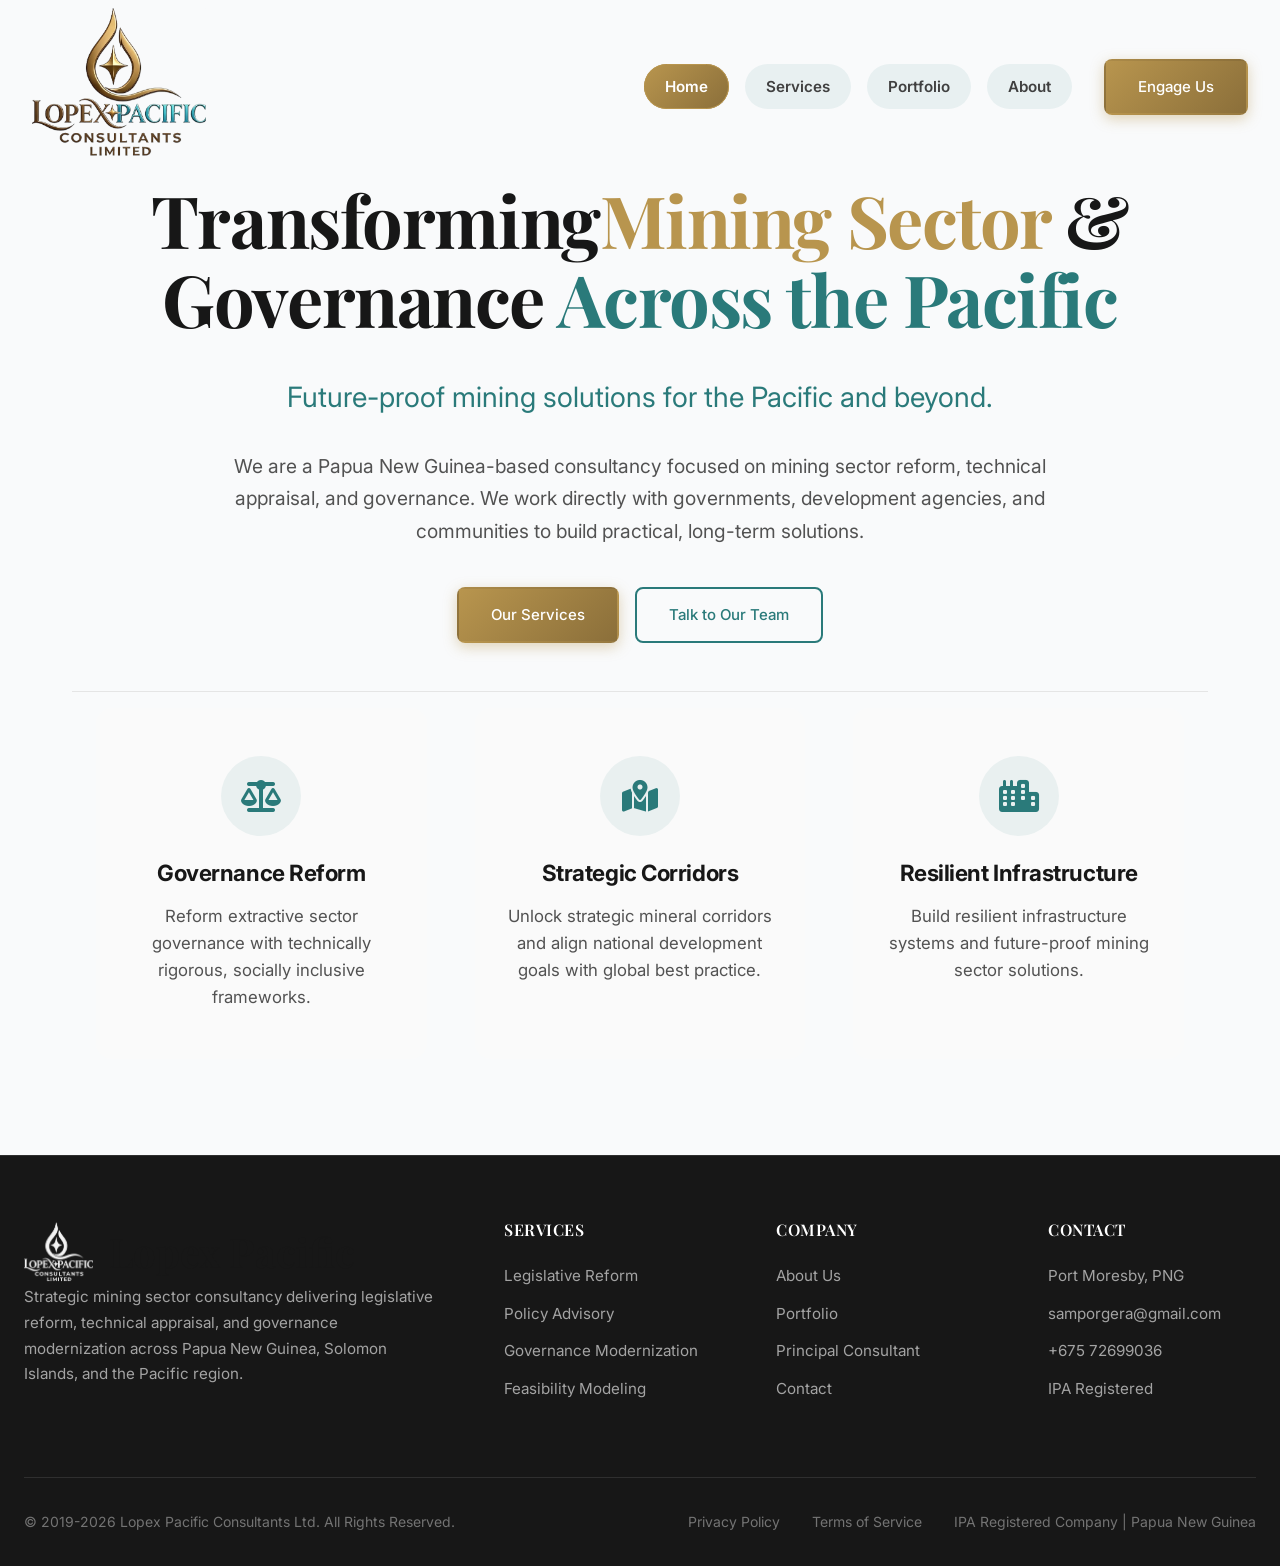
==== commit e9d7a614: "Saved current working version before CSS cleanup" ====
--- a/home.html
+++ b/home.html
@@ -10,9 +10,9 @@
     <link href="https://fonts.googleapis.com/css2?family=Inter:wght@300;400;500;600;700&family=Playfair+Display:wght@400;500;600;700&display=swap" rel="stylesheet">
     <link rel="stylesheet" href="https://cdnjs.cloudflare.com/ajax/libs/font-awesome/6.4.0/css/all.min.css">
     <link rel="stylesheet" href="styles.css">
+    <link rel="icon" type="image/png" href="lopex_pacific_logo.png">
 </head>
 <body>
-   <body>
     <!-- Loading Screen -->
     <div class="loading-screen" id="loader">
         <i class="fas fa-gem loading-icon"></i>
@@ -36,7 +36,7 @@
             <li><a href="#services" class="navbar-link">Services</a></li>
             <li><a href="#portfolio" class="navbar-link">Portfolio</a></li>
             <li><a href="#about" class="navbar-link">About</a></li>
-            <li><a href="#contact" class="navbar-link">Contact</a></li>
+            
         </ul>
         <div class="navbar-cta"><a href="#contact" class="btn btn-primary">Engage Us</a></div>
         <button class="navbar-toggle" aria-label="Toggle navigation">
--- a/styles.css
+++ b/styles.css
@@ -2,7 +2,7 @@
     --gold-primary: #B8954E; --gold-dark: #8B6F3A; --gold-light: #D4B978;
     --teal-primary: #2A7A7A; --teal-dark: #1E5A5A;
     --gray-50: #FAFAFA; --gray-100: #F5F5F5; --gray-200: #E5E5E5;
-    --gray-300: #D4D4D4; --gray-600: #525252; --gray-700: #404040; --gray-800: #262626; --gray-900: #171717;
+    --gray-300: #D4D4D4; --gray-400: #A3A3A3; --gray-500: #737373; --gray-600: #525252; --gray-700: #404040; --gray-800: #262626; --gray-900: #171717;
     --font-sans: 'Inter', -apple-system, BlinkMacSystemFont, 'Segoe UI', sans-serif;
     --font-serif: 'Playfair Display', Georgia, serif;
     --space-sm: 0.5rem; --space-md: 0.75rem; --space-lg: 1rem; --space-xl: 1.5rem; --space-2xl: 2rem; --space-3xl: 3rem; --space-4xl: 4rem;
@@ -96,14 +96,14 @@
 .navbar-brand {
     display: flex;
     align-items: center;
-    gap: 1 rem;
+    gap: 1rem;
     text-decoration: none;
 }
 
 .navbar-brand img {
-    height: 250px;
+    height: 150px;
     width: auto;
-    max-width: 300px;
+    max-width: 220px;
     object-fit: contain;
     display: block;
     /* Add smooth transition for the energy effect */
@@ -126,7 +126,7 @@
 /* Menu Container - Completely Independent */
 .navbar-menu-container {
     display: flex;
-    align-items: center -30%;
+    align-items: center;
     gap: 1rem;
     flex-shrink: 0;
 }
@@ -173,10 +173,6 @@
 .navbar-link.active-link:hover {
     transform: translateY(-2px);
     box-shadow: 0 6px 16px rgba(184, 149, 78, 0.4);
-}
-
-.navbar-link:hover::after {
-    width: 100%;
 }
 
 /* CTA Button - Independent positioning */
@@ -365,7 +361,7 @@
 /* Other Sections (Services, Portfolio, About, Contact) */
 section[id] { display: none; padding: 140px 0 80px; }
 section[id].active-section { display: block; animation: fadeInPage 0.4s ease-out forwards; }
-.section-header { text-align: center; max-width: 700px; margin: 0 auto 4rem; }
+.section-header { text-align: center; max-width: 700px; margin: 0 auto 10rem; }
 .section-tag { display: inline-block; padding: var(--space-sm) var(--space-lg); background: rgba(42, 122, 122, 0.1); color: var(--teal-primary); border-radius: var(--radius-full); font-size: 0.875rem; font-weight: 600; margin-bottom: var(--space-md); letter-spacing: 0.5px; text-transform: uppercase; }
 .section-title { margin-bottom: var(--space-lg); color: var(--gray-900); }
 .section-description { font-size: 1.125rem; color: var(--gray-600); }
@@ -578,7 +574,6 @@
     .form-row { grid-template-columns: 1fr; }
     .footer-grid { grid-template-columns: 1fr; gap: 2rem; }
     .footer-bottom { flex-direction: column; text-align: center; }
-    .navbar-menu, .navbar-cta { display: none; }
 }
 
 /* Gentle Pulse Animation */
@@ -652,11 +647,11 @@
     .navbar-brand img { height: 60px !important; max-width: 180px; }
     .navbar-brand span { display: none; /* Hides text on mobile to save space */ }
     
-    .navbar-menu, .navbar-cta { display: none; } /* Hides desktop menu */
     .navbar-toggle { display: flex; position: absolute; right: 1rem; top: 1rem; }
     
-    /* Mobile Menu Dropdown */
-    .navbar-menu.mobile-open {
+    /* Mobile Menu Dropdown (container is hidden by default via the 968px rule above;
+       this styles it once script.js adds "mobile-open" to .navbar-menu-container) */
+    .navbar-menu-container.mobile-open {
         display: flex !important;
         flex-direction: column;
         width: 100%;
@@ -665,16 +660,15 @@
         border-top: 1px solid var(--gray-200);
         box-shadow: 0 10px 20px rgba(0,0,0,0.05);
     }
-    .navbar-menu.mobile-open .navbar-link { width: 100%; text-align: center; padding: 1rem; }
-    .navbar-cta.mobile-open { display: block; text-align: center; margin-top: 1rem; }
+    .navbar-menu-container.mobile-open .navbar-link { width: 100%; text-align: center; padding: 1rem; }
+    .navbar-menu-container.mobile-open .navbar-cta { display: block; text-align: center; margin-top: 1rem; }
 
     /* Hero Mobile */
     .hero { padding-top: 100px; padding-bottom: 3rem; }
     .hero-title { font-size: clamp(2rem, 8vw, 2.5rem); line-height: 1.2; }
     .hero-tagline { font-size: 1.1rem; }
     .hero-description { font-size: 1rem; }
-    .hero-buttons { flex-direction: column; width: 100%; max}
-
+    .hero-buttons { flex-direction: column; width: 100%; max-width: 320px; margin: 0 auto; }
 }
 
 /* =========================================
@@ -716,12 +710,6 @@
         display: none; /* Hide text on very small screens */
     }
     
-    /* Hide desktop menu, show toggle */
-    .navbar-menu,
-    .navbar-cta {
-        display: none !important;
-    }
-    
     .navbar-toggle {
         display: flex !important;
         position: static;
@@ -735,7 +723,7 @@
     }
     
     /* Mobile menu when open */
-    .navbar-menu.mobile-open {
+    .navbar-menu-container.mobile-open {
         display: flex !important;
         position: absolute;
         top: 100%;
@@ -748,7 +736,7 @@
         z-index: 999;
     }
     
-    .navbar-menu.mobile-open .navbar-link {
+    .navbar-menu-container.mobile-open .navbar-link {
         width: 100%;
         text-align: center;
         padding: 0.75rem;
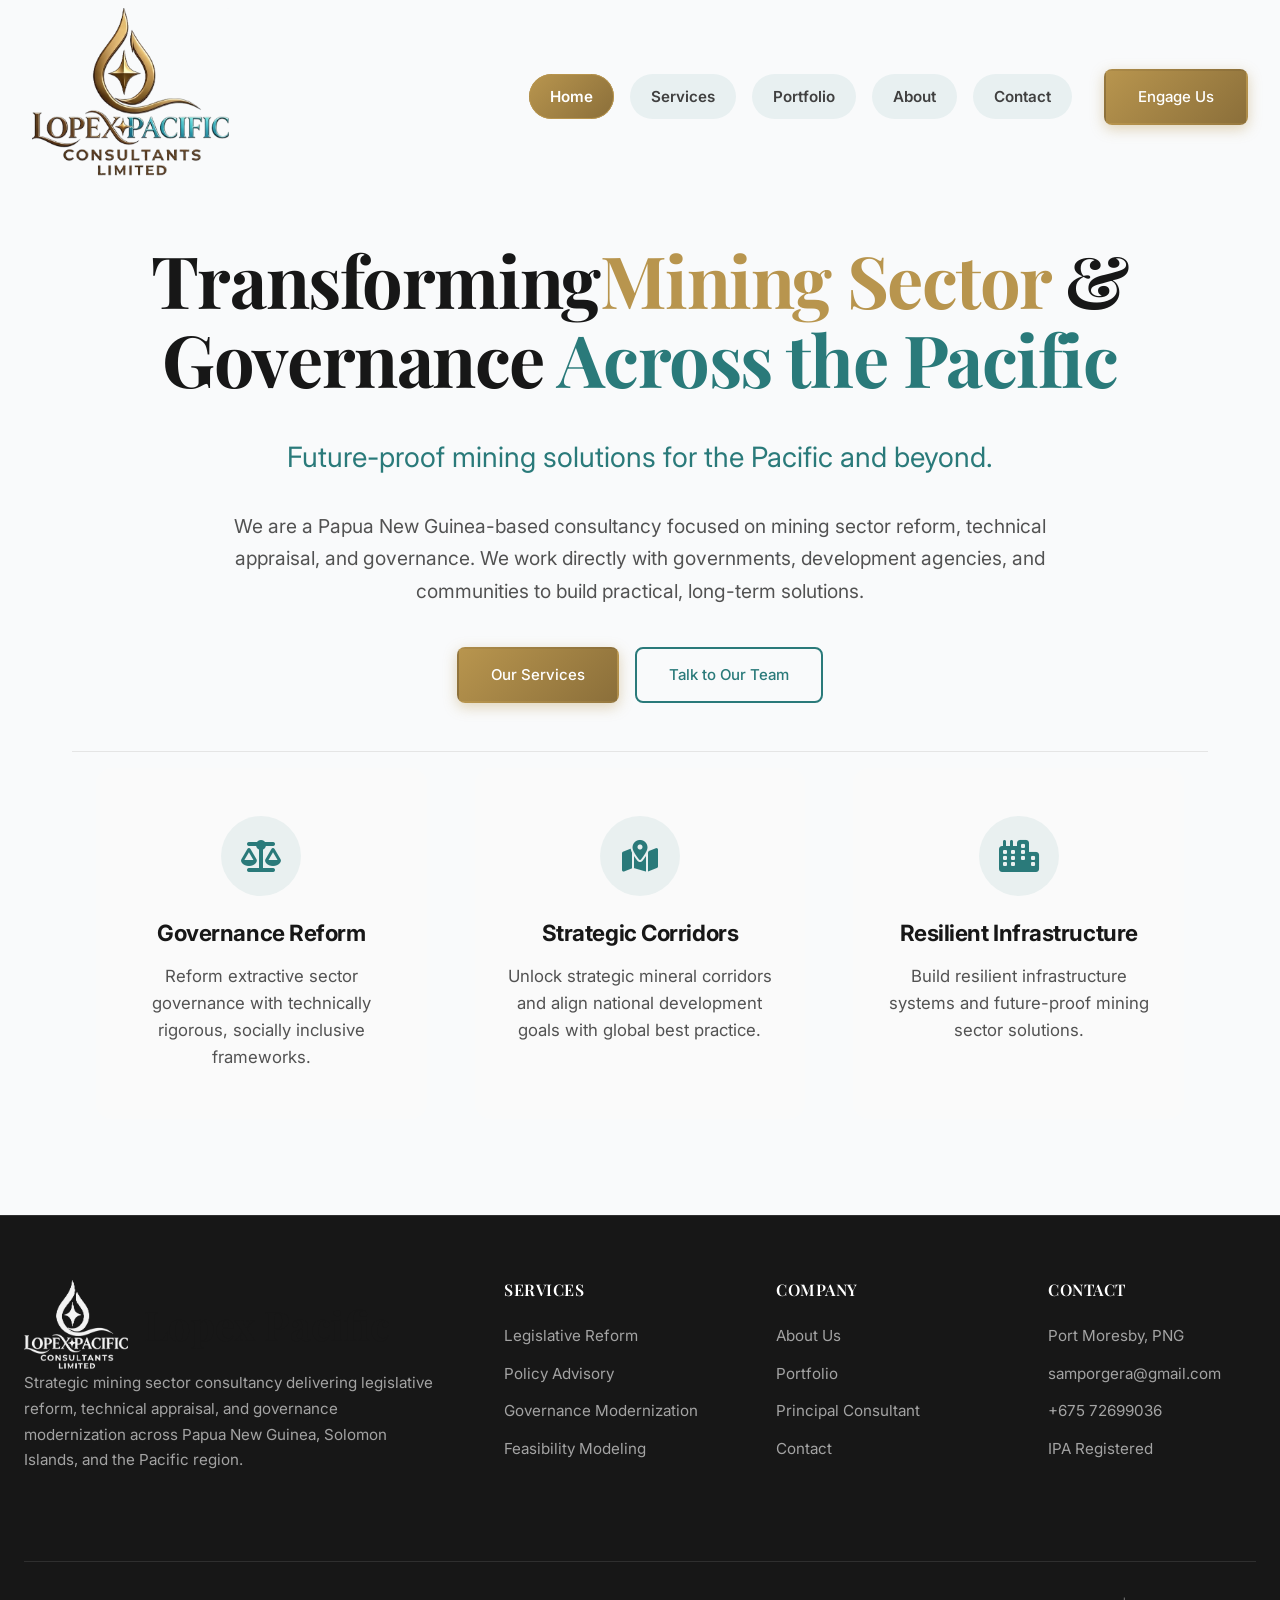
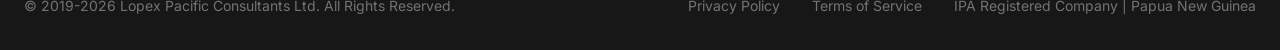
==== commit 03e8c0bf: "Add Native Mobile App Feeling" ====
--- a/home.html
+++ b/home.html
@@ -2,15 +2,26 @@
 <html lang="en">
 <head>
     <meta charset="UTF-8">
-    <meta name="viewport" content="width=device-width, initial-scale=1.0">
+    <meta name="viewport" content="width=device-width, initial-scale=1.0, viewport-fit=cover">
     <meta name="description" content="Lopex Pacific Consultants Ltd - Strategic Mining Advisory & Resource Governance Experts">
     <title>Lopex Pacific Consultants Ltd | Strategic Mining Advisory</title>
+
+    <!-- App-shell / installability (Android + iOS) -->
+    <link rel="manifest" href="manifest.json">
+    <meta name="theme-color" content="#171717">
+    <meta name="mobile-web-app-capable" content="yes">
+    <meta name="apple-mobile-web-app-capable" content="yes">
+    <meta name="apple-mobile-web-app-status-bar-style" content="black-translucent">
+    <meta name="apple-mobile-web-app-title" content="Lopex Pacific">
+    <link rel="apple-touch-icon" href="icons/apple-touch-icon.png">
+    <link rel="icon" type="image/png" sizes="32x32" href="icons/favicon-32.png">
+    <link rel="icon" type="image/png" sizes="16x16" href="icons/favicon-16.png">
+
     <link rel="preconnect" href="https://fonts.googleapis.com">
     <link rel="preconnect" href="https://fonts.gstatic.com" crossorigin>
     <link href="https://fonts.googleapis.com/css2?family=Inter:wght@300;400;500;600;700&family=Playfair+Display:wght@400;500;600;700&display=swap" rel="stylesheet">
     <link rel="stylesheet" href="https://cdnjs.cloudflare.com/ajax/libs/font-awesome/6.4.0/css/all.min.css">
     <link rel="stylesheet" href="styles.css">
-    <link rel="icon" type="image/png" href="lopex_pacific_logo.png">
 </head>
 <body>
     <!-- Loading Screen -->
@@ -36,7 +47,7 @@
             <li><a href="#services" class="navbar-link">Services</a></li>
             <li><a href="#portfolio" class="navbar-link">Portfolio</a></li>
             <li><a href="#about" class="navbar-link">About</a></li>
-            
+            <li><a href="#contact" class="navbar-link">Contact</a></li>
         </ul>
         <div class="navbar-cta"><a href="#contact" class="btn btn-primary">Engage Us</a></div>
         <button class="navbar-toggle" aria-label="Toggle navigation">
@@ -44,6 +55,15 @@
         </button>
     </div>
 </nav>
+
+    <!-- Mobile App-Style Bottom Tab Bar (phones only, <=768px) -->
+    <nav class="mobile-tabbar" id="mobileTabbar">
+        <a href="#home" class="tabbar-link active-link"><i class="fas fa-house"></i><span>Home</span></a>
+        <a href="#services" class="tabbar-link"><i class="fas fa-briefcase"></i><span>Services</span></a>
+        <a href="#portfolio" class="tabbar-link"><i class="fas fa-diagram-project"></i><span>Work</span></a>
+        <a href="#about" class="tabbar-link"><i class="fas fa-user-tie"></i><span>About</span></a>
+        <a href="#contact" class="tabbar-link"><i class="fas fa-envelope"></i><span>Contact</span></a>
+    </nav>
 
         <!-- Hero Section (Full-Width Text) -->
     <section class="hero active-section" id="home">
--- a/styles.css
+++ b/styles.css
@@ -26,15 +26,18 @@
 @keyframes pulse { 0%,100% { transform: scale(1); } 50% { transform: scale(1.1); } }
 .loading-text { color: var(--gray-300); margin-top: 1rem; font-weight: 500; letter-spacing: 1px; font-family: var(--font-sans); }
 
-*, *::before, *::after { margin: 0; padding: 0; box-sizing: border-box; }
-html { scroll-behavior: smooth; -webkit-font-smoothing: antialiased; }
+*, *::before, *::after { margin: 0; padding: 0; box-sizing: border-box; -webkit-tap-highlight-color: transparent; }
+html { scroll-behavior: smooth; -webkit-font-smoothing: antialiased; overscroll-behavior-y: none; }
    body { 
        font-family: var(--font-sans); 
        font-size: 1rem; 
        line-height: 1.6; 
        color: var(--gray-800); 
        background: #F9FAFB; /* Changed from #fff to unified light grey */
+       overscroll-behavior-y: none;
    }
+a, button, .btn, .navbar-link, .tabbar-link, .service-link { -webkit-tap-highlight-color: transparent; }
+a:active, button:active, .btn:active { transform: scale(0.97); }
 h1, h2, h3, h4, h5, h6 { font-family: var(--font-serif); font-weight: 600; line-height: 1.2; letter-spacing: -0.02em; }
 h1 { font-size: clamp(2.5rem, 5vw, 4rem); } h2 { font-size: clamp(2rem, 4vw, 3rem); } h3 { font-size: clamp(1.5rem, 3vw, 2rem); }
 p { color: var(--gray-600); line-height: 1.7; }
@@ -101,9 +104,9 @@
 }
 
 .navbar-brand img {
-    height: 150px;
+    height: 170px;
     width: auto;
-    max-width: 220px;
+    max-width: 320px;
     object-fit: contain;
     display: block;
     /* Add smooth transition for the energy effect */
@@ -241,11 +244,67 @@
 }
 
 /* =========================================
+   MOBILE APP-STYLE BOTTOM TAB BAR
+   Hidden on desktop/tablet; takes over primary navigation on phones
+   (<=768px) so the site feels like a native app instead of a shrunk
+   desktop page. See script.js — it reuses the same section-switching
+   logic as the desktop nav links.
+   ========================================= */
+.mobile-tabbar {
+    display: none;
+    position: fixed;
+    left: 0;
+    right: 0;
+    bottom: 0;
+    z-index: 1000;
+    background: rgba(255, 255, 255, 0.98);
+    backdrop-filter: blur(20px);
+    border-top: 1px solid var(--gray-200);
+    box-shadow: 0 -4px 20px rgba(0, 0, 0, 0.06);
+    padding: 0.4rem 0.25rem;
+    padding-bottom: calc(0.4rem + env(safe-area-inset-bottom));
+}
+
+@media (max-width: 768px) {
+    .mobile-tabbar { display: flex; align-items: stretch; justify-content: space-between; }
+}
+
+.tabbar-link {
+    flex: 1;
+    display: flex;
+    flex-direction: column;
+    align-items: center;
+    justify-content: center;
+    gap: 0.2rem;
+    padding: 0.4rem 0.1rem;
+    color: var(--gray-500);
+    font-family: var(--font-sans);
+    font-size: 0.65rem;
+    font-weight: 600;
+    text-decoration: none;
+    border-radius: var(--radius-md);
+    transition: color 0.2s ease, transform 0.15s ease;
+}
+
+.tabbar-link i { font-size: 1.15rem; transition: transform 0.2s ease; }
+
+.tabbar-link:active { transform: scale(0.92); }
+
+.tabbar-link.active-link {
+    color: var(--gold-dark);
+}
+
+.tabbar-link.active-link i {
+    color: var(--gold-primary);
+    transform: translateY(-1px);
+}
+
+/* =========================================
    PROFESSIONAL HOME PAGE LAYOUT
    ========================================= */
 .hero {
     position: relative;
-    padding: 160px 0 80px; /* Generous top and bottom breathing room */
+    padding: 210px 0 80px; /* Generous top and bottom breathing room, clears the 170px logo */
     background: transparent;
     text-align: center;
     display: none;
@@ -359,9 +418,9 @@
 }
 
 /* Other Sections (Services, Portfolio, About, Contact) */
-section[id] { display: none; padding: 140px 0 80px; }
+section[id] { display: none; padding: 200px 0 80px; }
 section[id].active-section { display: block; animation: fadeInPage 0.4s ease-out forwards; }
-.section-header { text-align: center; max-width: 700px; margin: 0 auto 10rem; }
+.section-header { text-align: center; max-width: 700px; margin: 0 auto 4rem; }
 .section-tag { display: inline-block; padding: var(--space-sm) var(--space-lg); background: rgba(42, 122, 122, 0.1); color: var(--teal-primary); border-radius: var(--radius-full); font-size: 0.875rem; font-weight: 600; margin-bottom: var(--space-md); letter-spacing: 0.5px; text-transform: uppercase; }
 .section-title { margin-bottom: var(--space-lg); color: var(--gray-900); }
 .section-description { font-size: 1.125rem; color: var(--gray-600); }
@@ -541,7 +600,7 @@
 .footer-grid { display: grid; grid-template-columns: 2fr 1fr 1fr 1fr; gap: 4rem; margin-bottom: 4rem; }
 .footer-brand .navbar-brand img {
     filter: grayscale(100%) brightness(0) invert(1); /* Makes it pure black & white */
-    height: 60px; /* Standard professional footer size (170px is too big for a footer!) */
+    height: 90px;
     opacity: 0.95; 
     animation: none !important; /* <--- THIS OVERRIDES AND KILLS THE SHIMMER */
     transition: opacity 0.3s ease;
@@ -620,11 +679,11 @@
 @media (max-width: 992px) {
     /* Navbar Adjustments */
     .navbar-container { padding: 0.5rem 1.5rem; }
-    .navbar-brand img { height: 90px !important; max-width: 220px; }
+    .navbar-brand img { height: 120px !important; max-width: 260px; }
     .navbar-brand span { font-size: 1.25rem; }
     
     /* Hero Adjustments */
-    .hero { padding-top: 120px; padding-bottom: 4rem; }
+    .hero { padding-top: 160px; padding-bottom: 4rem; }
     .hero-container { max-width: 100%; }
     
     /* Grids to 1 Column */
@@ -638,37 +697,35 @@
     .footer-grid { grid-template-columns: 1fr 1fr; }
 }
 
-/* 3. Mobile Phones (Max 768px) */
+/* 3. Mobile Phones (Max 768px) — app-shell navigation takes over here.
+   The hamburger dropdown is retired in favor of a fixed bottom tab bar
+   (see .mobile-tabbar below), which is what makes the site feel like a
+   native app on iOS/Android rather than a shrunk desktop page. */
 @media (max-width: 768px) {
-    /* Navbar Mobile */
-    .navbar { padding: 0.5rem 0; }
+    /* Navbar Mobile - logo only, centered, top bar stays slim */
+    .navbar {
+        padding: 0.5rem 0;
+        padding-top: calc(0.5rem + env(safe-area-inset-top));
+        justify-content: center;
+    }
     .navbar-container { flex-wrap: wrap; padding: 0.5rem 1rem; }
-    .navbar-brand { width: 100%; justify-content: center; margin-bottom: 0.5rem; }
-    .navbar-brand img { height: 60px !important; max-width: 180px; }
+    .navbar-brand { justify-content: center; }
+    .navbar-brand img { height: 84px !important; max-width: 220px; }
     .navbar-brand span { display: none; /* Hides text on mobile to save space */ }
-    
-    .navbar-toggle { display: flex; position: absolute; right: 1rem; top: 1rem; }
-    
-    /* Mobile Menu Dropdown (container is hidden by default via the 968px rule above;
-       this styles it once script.js adds "mobile-open" to .navbar-menu-container) */
-    .navbar-menu-container.mobile-open {
-        display: flex !important;
-        flex-direction: column;
-        width: 100%;
-        background: #fff;
-        padding: 1rem;
-        border-top: 1px solid var(--gray-200);
-        box-shadow: 0 10px 20px rgba(0,0,0,0.05);
-    }
-    .navbar-menu-container.mobile-open .navbar-link { width: 100%; text-align: center; padding: 1rem; }
-    .navbar-menu-container.mobile-open .navbar-cta { display: block; text-align: center; margin-top: 1rem; }
+
+    /* Top hamburger + dropdown are replaced by the bottom tab bar below */
+    .navbar-toggle,
+    .navbar-menu-container { display: none !important; }
 
     /* Hero Mobile */
-    .hero { padding-top: 100px; padding-bottom: 3rem; }
+    .hero { padding-top: 130px; padding-bottom: 3rem; }
     .hero-title { font-size: clamp(2rem, 8vw, 2.5rem); line-height: 1.2; }
     .hero-tagline { font-size: 1.1rem; }
     .hero-description { font-size: 1rem; }
     .hero-buttons { flex-direction: column; width: 100%; max-width: 320px; margin: 0 auto; }
+
+    /* Room for the fixed bottom tab bar so it never covers content */
+    body { padding-bottom: calc(64px + env(safe-area-inset-bottom)); }
 }
 
 /* =========================================
@@ -702,50 +759,17 @@
     }
     
     .navbar-brand img {
-        height: 45px !important;
-        max-width: 120px;
+        height: 60px !important;
+        max-width: 150px;
     }
     
     .navbar-brand span {
         display: none; /* Hide text on very small screens */
     }
     
-    .navbar-toggle {
-        display: flex !important;
-        position: static;
-        margin-left: auto;
-        padding: 0.25rem;
-    }
-    
-    .navbar-toggle span {
-        width: 20px;
-        height: 2px;
-    }
-    
-    /* Mobile menu when open */
-    .navbar-menu-container.mobile-open {
-        display: flex !important;
-        position: absolute;
-        top: 100%;
-        left: 0;
-        right: 0;
-        background: #fff;
-        padding: 1rem;
-        box-shadow: 0 5px 15px rgba(0,0,0,0.1);
-        border-top: 1px solid var(--gray-200);
-        z-index: 999;
-    }
-    
-    .navbar-menu-container.mobile-open .navbar-link {
-        width: 100%;
-        text-align: center;
-        padding: 0.75rem;
-        font-size: 0.9rem;
-    }
-    
     /* Hero adjustments */
     .hero {
-        padding-top: 90px;
+        padding-top: 110px;
         padding-bottom: 2rem;
     }
     
@@ -870,7 +894,7 @@
     }
     
     .footer-brand .navbar-brand img {
-        height: 50px;
+        height: 70px;
         margin: 0 auto;
     }
     
@@ -904,17 +928,8 @@
     }
     
     .navbar-brand img {
-        height: 40px !important;
-        max-width: 100px;
-    }
-    
-    .navbar-toggle {
-        padding: 0.2rem;
-    }
-    
-    .navbar-toggle span {
-        width: 18px;
-        height: 2px;
+        height: 55px !important;
+        max-width: 130px;
     }
     
     /* Hero - ultra compact */
@@ -987,7 +1002,7 @@
     
     /* Footer ultra compact */
     .footer-brand .navbar-brand img {
-        height: 45px;
+        height: 60px;
     }
     
     .footer-description {
@@ -998,8 +1013,8 @@
 /* Tiny screens - 320px (iPhone SE, small Android) */
 @media (max-width: 320px) {
     .navbar-brand img {
-        height: 35px !important;
-        max-width: 90px;
+        height: 48px !important;
+        max-width: 110px;
     }
     
     .hero-title {
